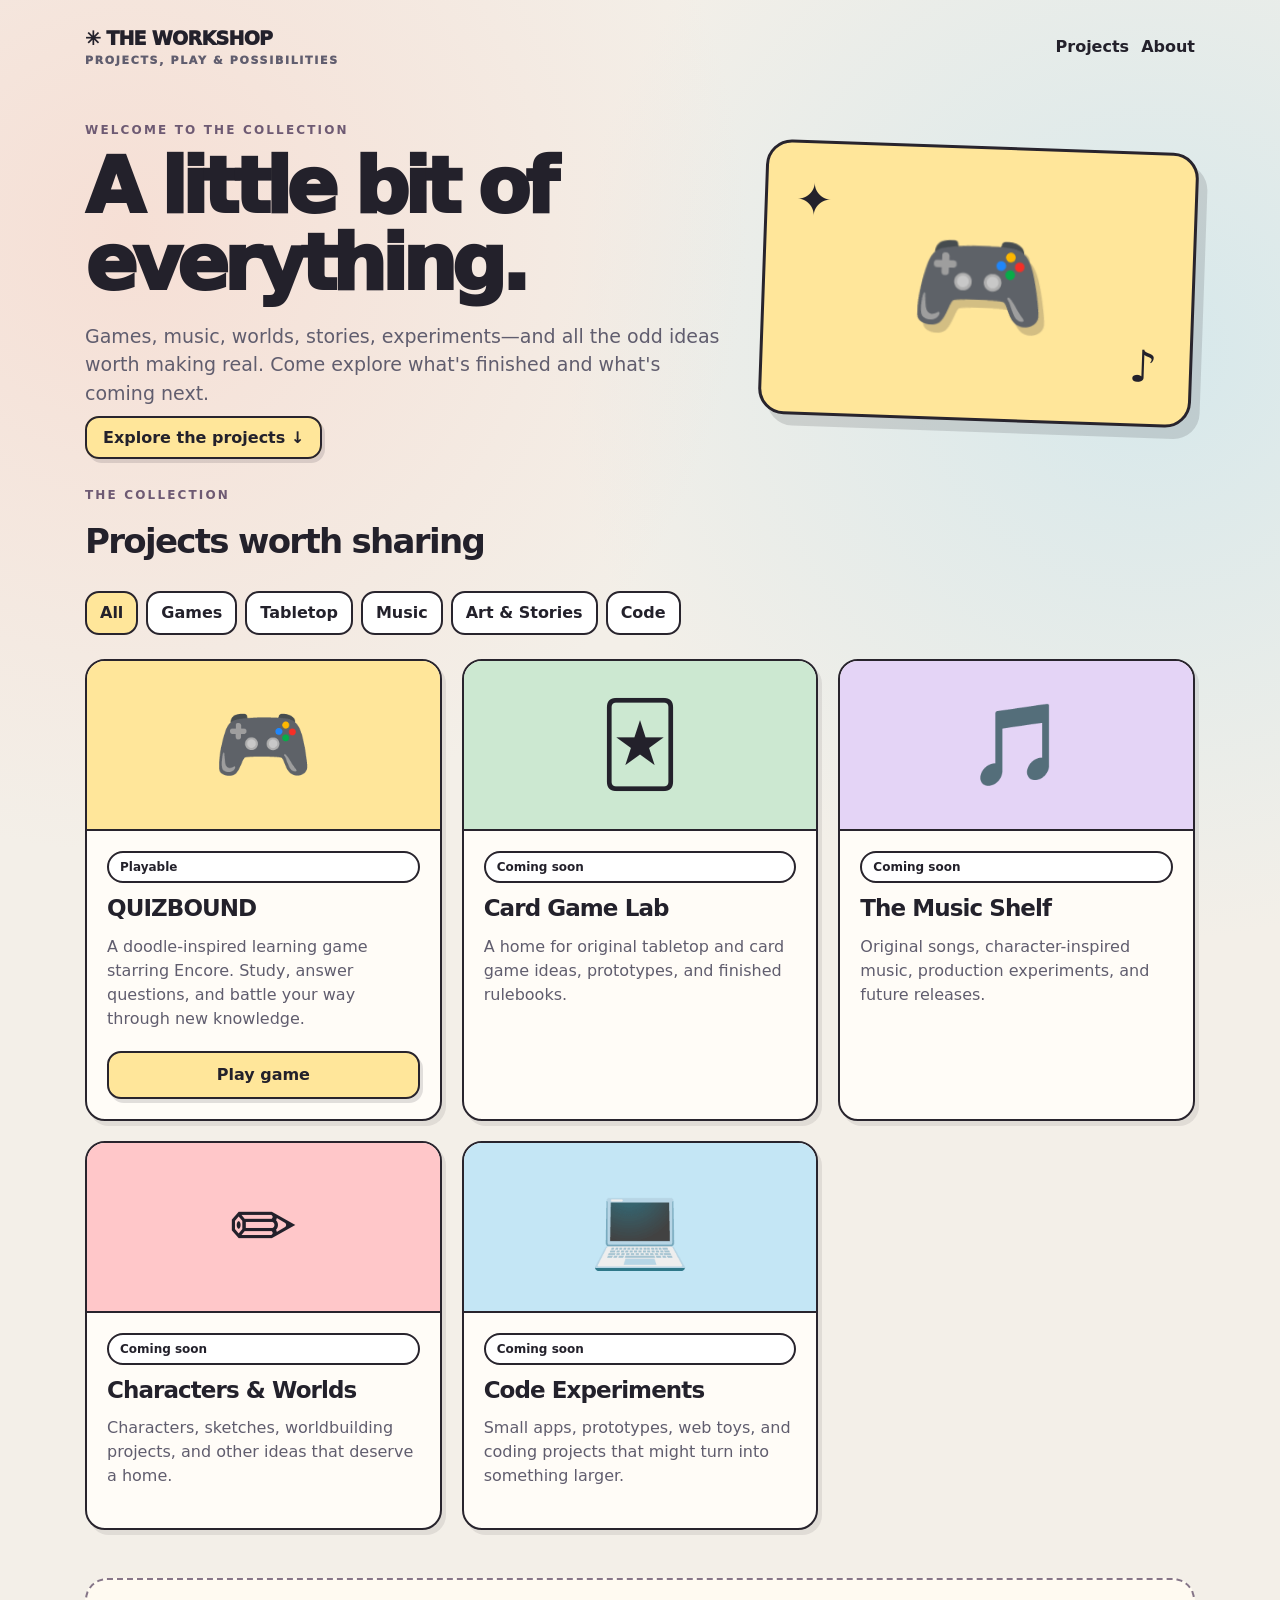
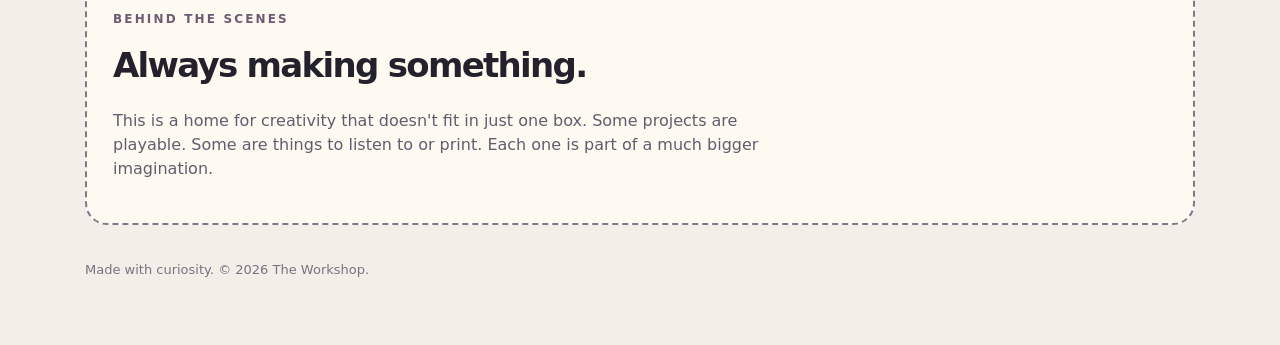
==== index.html @ 65442ee9 "Add files via upload" ====
<!doctype html><html lang="en"><head><meta charset="UTF-8"><meta name="viewport" content="width=device-width,initial-scale=1"><title>The Workshop — Creative Projects</title><meta name="description" content="A growing collection of original games, music, drawings, and experiments."><link rel="stylesheet" href="style.css"></head><body><main class="wrap"><header class="top"><div class="brand">✳ THE WORKSHOP<small>PROJECTS, PLAY & POSSIBILITIES</small></div><nav class="nav"><a href="#projects">Projects</a><a href="#about">About</a></nav></header><section class="hero"><div><span class="eyebrow">Welcome to the collection</span><h1>A little bit of everything.</h1><p>Games, music, worlds, stories, experiments—and all the odd ideas worth making real. Come explore what's finished and what's coming next.</p><a class="button" href="#projects">Explore the projects ↓</a></div><div class="hero-art" aria-hidden="true"><span class="orb a">✦</span><span class="planet">🎮</span><span class="orb b">♪</span></div></section><section id="projects"><span class="eyebrow">The collection</span><h2>Projects worth sharing</h2><div class="filters" id="filters" aria-label="Project filters"></div><div class="cards" id="cards"></div><p id="empty" class="empty hide">No projects in this category yet. Something's probably being invented.</p></section><section id="about" class="strip"><span class="eyebrow">Behind the scenes</span><h2>Always making something.</h2><p>This is a home for creativity that doesn't fit in just one box. Some projects are playable. Some are things to listen to or print. Each one is part of a much bigger imagination.</p></section><footer class="footer">Made with curiosity. © <span id="year"></span> The Workshop.</footer></main><script src="projects.js"></script></body></html>
---- style.css ----
:root{--ink:#23212b;--muted:#605d6e;--paper:#fffcf7;--line:#28242d;--yellow:#ffe69a;--pink:#ffc7c9;--blue:#c4e6f5;--green:#cce8d1;--purple:#e4d4f6}*{box-sizing:border-box}body{margin:0;background:radial-gradient(circle at 10% 12%,#f6dfd5 0,transparent 30%),radial-gradient(circle at 90% 18%,#d6e8eb 0,transparent 30%),#f3efe8;color:var(--ink);font:16px/1.5 system-ui,Segoe UI,sans-serif}button,input,textarea,select{font:inherit}button,a.button{cursor:pointer;border:2px solid var(--line);background:var(--yellow);padding:10px 16px;border-radius:14px;color:var(--ink);font-weight:800;text-decoration:none;box-shadow:3px 4px 0 #25202b23}button:hover,a.button:hover{transform:translateY(-2px)}button:focus-visible,a:focus-visible,input:focus-visible,textarea:focus-visible,select:focus-visible{outline:3px solid #5578a3;outline-offset:3px}.wrap{max-width:1150px;padding:24px 20px 65px;margin:auto}.top{display:flex;justify-content:space-between;align-items:center;gap:16px;flex-wrap:wrap}.brand{font-weight:1000;font-size:19px;letter-spacing:-.7px}.brand small{display:block;color:var(--muted);font-size:11px;letter-spacing:.15em}.nav{display:flex;gap:12px;flex-wrap:wrap}.nav a{color:var(--ink);font-weight:750;text-decoration:none}.hero{margin:48px 0 32px;display:grid;grid-template-columns:1.5fr 1fr;gap:28px;align-items:center}.eyebrow{font-weight:850;text-transform:uppercase;letter-spacing:.18em;font-size:12px;color:#6e5a73}h1{font-size:clamp(42px,6vw,80px);line-height:1;letter-spacing:-.07em;margin:8px 0 19px;font-weight:1000}h2{font-size:clamp(23px,3vw,34px);letter-spacing:-.05em;margin:10px 0 18px}p{color:var(--muted)}.hero p{font-size:19px;max-width:55ch}.hero-art{position:relative;min-height:275px;border:3px solid var(--line);border-radius:26px;background:var(--yellow);box-shadow:9px 11px 0 #27232b25;display:flex;align-items:center;justify-content:center;transform:rotate(2deg);overflow:hidden}.hero-art .planet{font-size:110px;filter:drop-shadow(6px 8px #251e2633)}.hero-art .orb{position:absolute;font-size:44px}.orb.a{top:24px;left:28px}.orb.b{bottom:24px;right:32px}.pill{display:inline-flex;border:2px solid var(--line);border-radius:99px;padding:5px 11px;background:#fff;font-size:12px;font-weight:800}.filters{display:flex;gap:8px;flex-wrap:wrap;margin:24px 0}.filters button{background:#fff;padding:8px 13px;box-shadow:none}.filters button.active{background:var(--yellow)}.cards{display:grid;grid-template-columns:repeat(3,minmax(0,1fr));gap:20px}.card{border:2px solid var(--line);border-radius:20px;background:var(--paper);box-shadow:4px 5px 0 #29202a18;overflow:hidden;display:flex;flex-direction:column}.art{min-height:170px;display:grid;place-items:center;font-size:80px;border-bottom:2px solid var(--line)}.art.pink{background:var(--pink)}.art.blue{background:var(--blue)}.art.green{background:var(--green)}.art.purple{background:var(--purple)}.art.yellow{background:var(--yellow)}.inside{padding:20px;display:flex;flex-direction:column;flex:1}.inside h3{margin:8px 0 0;font-size:23px;letter-spacing:-.04em}.inside p{margin:9px 0 20px;flex:1}.card .actions{display:flex;flex-wrap:wrap;gap:8px}.actions a{text-decoration:none;color:var(--ink);font-weight:850;border-bottom:2px solid var(--ink)}.strip{margin:48px 0 0;border:2px dashed #857588;background:#fffaf1;border-radius:22px;padding:26px}.strip p{max-width:65ch}.footer{padding:35px 0 0;color:#797181;font-size:13px}.hide{display:none!important}.empty{border:2px dashed #a29a9a;padding:35px;border-radius:20px}.form{display:grid;gap:12px}.form label{font-size:13px;font-weight:850}.form input,.form textarea,.form select{width:100%;padding:11px 12px;border-radius:12px;background:white;border:2px solid #827986;color:var(--ink)}.form textarea{min-height:100px;resize:vertical}.stats{display:flex;gap:9px;flex-wrap:wrap;margin:20px 0}.stat{background:white;border:2px solid var(--line);border-radius:13px;padding:10px 14px;font-weight:800}.vault-grid{display:grid;grid-template-columns:340px minmax(0,1fr);gap:24px;align-items:start}.panel{background:var(--paper);padding:22px;border:2px solid var(--line);border-radius:23px}.vault-list{display:grid;gap:12px}.vault-card{background:white;padding:18px;border:2px solid var(--line);border-radius:18px}.vault-card h3{margin:4px 0}.vault-card p{margin:4px 0 12px}.tag{font-size:12px;font-weight:800;color:#675d70}.subtle{background:white;box-shadow:none}.danger{background:#ffcad0}.notice{border-left:5px solid #d48a60;background:#fff4e5;padding:14px 17px;border-radius:9px}code{background:#e9e6e0;border-radius:5px;padding:2px 4px}@media(max-width:800px){.hero,.vault-grid{grid-template-columns:1fr}.cards{grid-template-columns:repeat(2,1fr)}.hero-art{min-height:205px}}@media(max-width:520px){.wrap{padding:18px 12px 42px}.hero{margin:28px 0}.cards{grid-template-columns:1fr}.hero-art{display:none}h1{font-size:48px}}
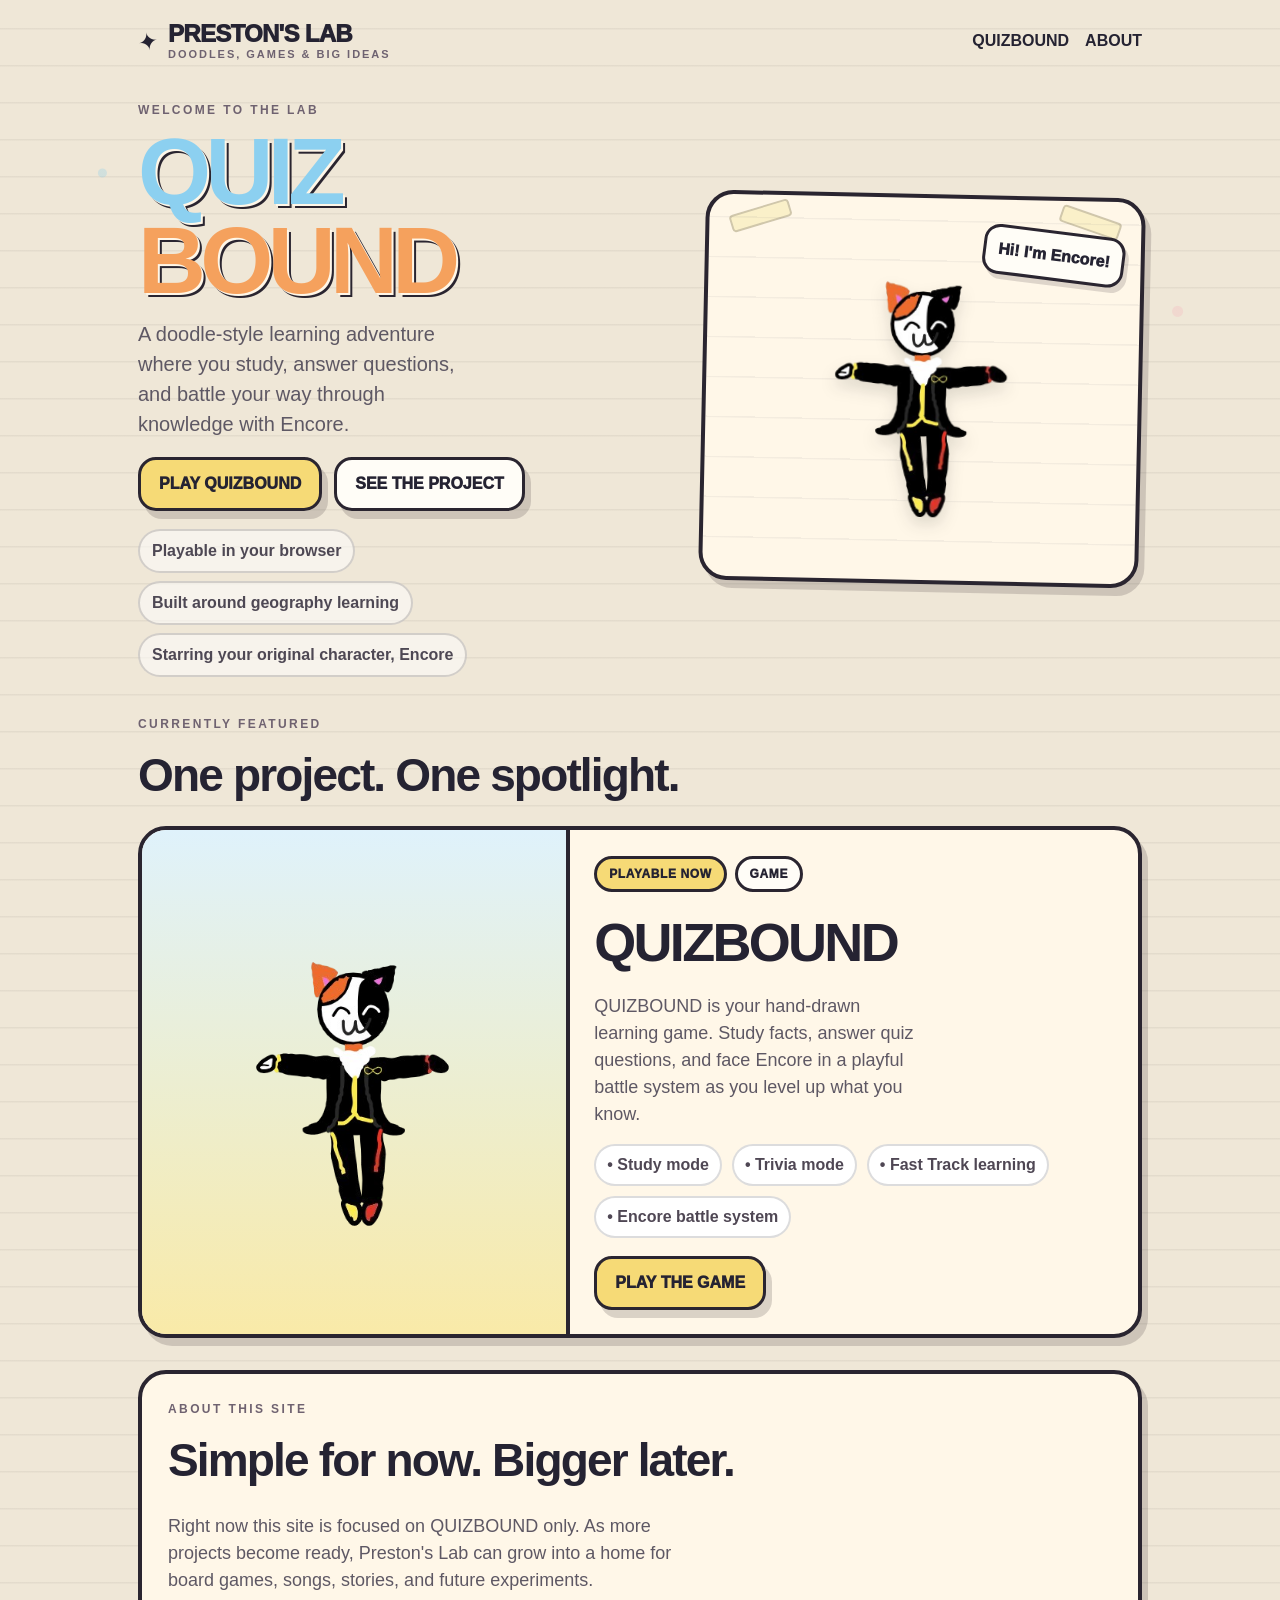
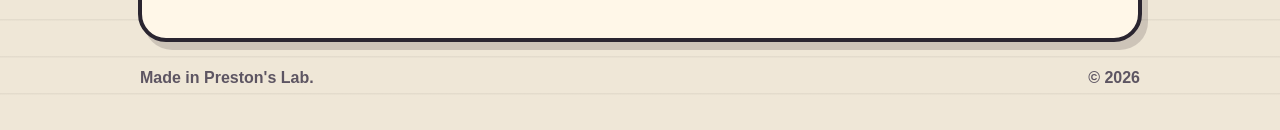
==== commit 42038ad5: "Add files via upload" ====
--- a/index.html
+++ b/index.html
@@ -1 +1,94 @@
-<!doctype html><html lang="en"><head><meta charset="UTF-8"><meta name="viewport" content="width=device-width,initial-scale=1"><title>The Workshop — Creative Projects</title><meta name="description" content="A growing collection of original games, music, drawings, and experiments."><link rel="stylesheet" href="style.css"></head><body><main class="wrap"><header class="top"><div class="brand">✳ THE WORKSHOP<small>PROJECTS, PLAY & POSSIBILITIES</small></div><nav class="nav"><a href="#projects">Projects</a><a href="#about">About</a></nav></header><section class="hero"><div><span class="eyebrow">Welcome to the collection</span><h1>A little bit of everything.</h1><p>Games, music, worlds, stories, experiments—and all the odd ideas worth making real. Come explore what's finished and what's coming next.</p><a class="button" href="#projects">Explore the projects ↓</a></div><div class="hero-art" aria-hidden="true"><span class="orb a">✦</span><span class="planet">🎮</span><span class="orb b">♪</span></div></section><section id="projects"><span class="eyebrow">The collection</span><h2>Projects worth sharing</h2><div class="filters" id="filters" aria-label="Project filters"></div><div class="cards" id="cards"></div><p id="empty" class="empty hide">No projects in this category yet. Something's probably being invented.</p></section><section id="about" class="strip"><span class="eyebrow">Behind the scenes</span><h2>Always making something.</h2><p>This is a home for creativity that doesn't fit in just one box. Some projects are playable. Some are things to listen to or print. Each one is part of a much bigger imagination.</p></section><footer class="footer">Made with curiosity. © <span id="year"></span> The Workshop.</footer></main><script src="projects.js"></script></body></html>+<!doctype html>
+<html lang="en">
+<head>
+  <meta charset="UTF-8">
+  <meta name="viewport" content="width=device-width,initial-scale=1">
+  <title>Preston's Lab — QUIZBOUND</title>
+  <meta name="description" content="Preston's Lab is the home of QUIZBOUND, a doodle-style learning adventure starring Encore.">
+  <link rel="stylesheet" href="style.css">
+</head>
+<body>
+  <main class="site-shell">
+    <header class="topbar">
+      <a class="brand" href="#top">
+        <span class="brand-star">✦</span>
+        <span>
+          <strong>PRESTON'S LAB</strong>
+          <small>DOODLES, GAMES & BIG IDEAS</small>
+        </span>
+      </a>
+      <nav class="nav">
+        <a href="#quizbound">QUIZBOUND</a>
+        <a href="#about">ABOUT</a>
+      </nav>
+    </header>
+
+    <section class="hero" id="top">
+      <div class="hero-copy">
+        <p class="eyebrow">WELCOME TO THE LAB</p>
+        <h1><span class="word blue">QUIZ</span><span class="word orange">BOUND</span></h1>
+        <p class="lead">A doodle-style learning adventure where you study, answer questions, and battle your way through knowledge with Encore.</p>
+        <div class="hero-actions">
+          <a class="button primary" href="games/quizbound.html">PLAY QUIZBOUND</a>
+          <a class="button secondary" href="#quizbound">SEE THE PROJECT</a>
+        </div>
+        <ul class="quick-notes">
+          <li>Playable in your browser</li>
+          <li>Built around geography learning</li>
+          <li>Starring your original character, Encore</li>
+        </ul>
+      </div>
+
+      <div class="hero-card" aria-label="Encore illustration card">
+        <div class="tape tape-left"></div>
+        <div class="tape tape-right"></div>
+        <div class="card-lines"></div>
+        <img src="assets/encore-doodle.png" alt="Encore doodle" class="encore-art">
+        <div class="speech">Hi! I'm Encore!</div>
+      </div>
+    </section>
+
+    <section class="feature" id="quizbound">
+      <div class="section-title">
+        <p class="eyebrow">CURRENTLY FEATURED</p>
+        <h2>One project. One spotlight.</h2>
+      </div>
+
+      <article class="project-card">
+        <div class="project-art">
+          <img src="assets/encore-doodle.png" alt="Encore doodle for QUIZBOUND">
+        </div>
+        <div class="project-body">
+          <div class="pill-row">
+            <span class="pill yellow">PLAYABLE NOW</span>
+            <span class="pill white">GAME</span>
+          </div>
+          <h3>QUIZBOUND</h3>
+          <p>QUIZBOUND is your hand-drawn learning game. Study facts, answer quiz questions, and face Encore in a playful battle system as you level up what you know.</p>
+          <div class="project-points">
+            <span>• Study mode</span>
+            <span>• Trivia mode</span>
+            <span>• Fast Track learning</span>
+            <span>• Encore battle system</span>
+          </div>
+          <div class="action-row">
+            <a class="button primary" href="games/quizbound.html">PLAY THE GAME</a>
+          </div>
+        </div>
+      </article>
+    </section>
+
+    <section class="about-card" id="about">
+      <p class="eyebrow">ABOUT THIS SITE</p>
+      <h2>Simple for now. Bigger later.</h2>
+      <p>Right now this site is focused on QUIZBOUND only. As more projects become ready, Preston's Lab can grow into a home for board games, songs, stories, and future experiments.</p>
+    </section>
+
+    <footer class="footer">
+      <span>Made in Preston's Lab.</span>
+      <span>© <span id="year"></span></span>
+    </footer>
+  </main>
+  <script src="projects.js"></script>
+</body>
+</html>
--- a/style.css
+++ b/style.css
@@ -1,2 +1,97 @@
 
-:root{--ink:#23212b;--muted:#605d6e;--paper:#fffcf7;--line:#28242d;--yellow:#ffe69a;--pink:#ffc7c9;--blue:#c4e6f5;--green:#cce8d1;--purple:#e4d4f6}*{box-sizing:border-box}body{margin:0;background:radial-gradient(circle at 10% 12%,#f6dfd5 0,transparent 30%),radial-gradient(circle at 90% 18%,#d6e8eb 0,transparent 30%),#f3efe8;color:var(--ink);font:16px/1.5 system-ui,Segoe UI,sans-serif}button,input,textarea,select{font:inherit}button,a.button{cursor:pointer;border:2px solid var(--line);background:var(--yellow);padding:10px 16px;border-radius:14px;color:var(--ink);font-weight:800;text-decoration:none;box-shadow:3px 4px 0 #25202b23}button:hover,a.button:hover{transform:translateY(-2px)}button:focus-visible,a:focus-visible,input:focus-visible,textarea:focus-visible,select:focus-visible{outline:3px solid #5578a3;outline-offset:3px}.wrap{max-width:1150px;padding:24px 20px 65px;margin:auto}.top{display:flex;justify-content:space-between;align-items:center;gap:16px;flex-wrap:wrap}.brand{font-weight:1000;font-size:19px;letter-spacing:-.7px}.brand small{display:block;color:var(--muted);font-size:11px;letter-spacing:.15em}.nav{display:flex;gap:12px;flex-wrap:wrap}.nav a{color:var(--ink);font-weight:750;text-decoration:none}.hero{margin:48px 0 32px;display:grid;grid-template-columns:1.5fr 1fr;gap:28px;align-items:center}.eyebrow{font-weight:850;text-transform:uppercase;letter-spacing:.18em;font-size:12px;color:#6e5a73}h1{font-size:clamp(42px,6vw,80px);line-height:1;letter-spacing:-.07em;margin:8px 0 19px;font-weight:1000}h2{font-size:clamp(23px,3vw,34px);letter-spacing:-.05em;margin:10px 0 18px}p{color:var(--muted)}.hero p{font-size:19px;max-width:55ch}.hero-art{position:relative;min-height:275px;border:3px solid var(--line);border-radius:26px;background:var(--yellow);box-shadow:9px 11px 0 #27232b25;display:flex;align-items:center;justify-content:center;transform:rotate(2deg);overflow:hidden}.hero-art .planet{font-size:110px;filter:drop-shadow(6px 8px #251e2633)}.hero-art .orb{position:absolute;font-size:44px}.orb.a{top:24px;left:28px}.orb.b{bottom:24px;right:32px}.pill{display:inline-flex;border:2px solid var(--line);border-radius:99px;padding:5px 11px;background:#fff;font-size:12px;font-weight:800}.filters{display:flex;gap:8px;flex-wrap:wrap;margin:24px 0}.filters button{background:#fff;padding:8px 13px;box-shadow:none}.filters button.active{background:var(--yellow)}.cards{display:grid;grid-template-columns:repeat(3,minmax(0,1fr));gap:20px}.card{border:2px solid var(--line);border-radius:20px;background:var(--paper);box-shadow:4px 5px 0 #29202a18;overflow:hidden;display:flex;flex-direction:column}.art{min-height:170px;display:grid;place-items:center;font-size:80px;border-bottom:2px solid var(--line)}.art.pink{background:var(--pink)}.art.blue{background:var(--blue)}.art.green{background:var(--green)}.art.purple{background:var(--purple)}.art.yellow{background:var(--yellow)}.inside{padding:20px;display:flex;flex-direction:column;flex:1}.inside h3{margin:8px 0 0;font-size:23px;letter-spacing:-.04em}.inside p{margin:9px 0 20px;flex:1}.card .actions{display:flex;flex-wrap:wrap;gap:8px}.actions a{text-decoration:none;color:var(--ink);font-weight:850;border-bottom:2px solid var(--ink)}.strip{margin:48px 0 0;border:2px dashed #857588;background:#fffaf1;border-radius:22px;padding:26px}.strip p{max-width:65ch}.footer{padding:35px 0 0;color:#797181;font-size:13px}.hide{display:none!important}.empty{border:2px dashed #a29a9a;padding:35px;border-radius:20px}.form{display:grid;gap:12px}.form label{font-size:13px;font-weight:850}.form input,.form textarea,.form select{width:100%;padding:11px 12px;border-radius:12px;background:white;border:2px solid #827986;color:var(--ink)}.form textarea{min-height:100px;resize:vertical}.stats{display:flex;gap:9px;flex-wrap:wrap;margin:20px 0}.stat{background:white;border:2px solid var(--line);border-radius:13px;padding:10px 14px;font-weight:800}.vault-grid{display:grid;grid-template-columns:340px minmax(0,1fr);gap:24px;align-items:start}.panel{background:var(--paper);padding:22px;border:2px solid var(--line);border-radius:23px}.vault-list{display:grid;gap:12px}.vault-card{background:white;padding:18px;border:2px solid var(--line);border-radius:18px}.vault-card h3{margin:4px 0}.vault-card p{margin:4px 0 12px}.tag{font-size:12px;font-weight:800;color:#675d70}.subtle{background:white;box-shadow:none}.danger{background:#ffcad0}.notice{border-left:5px solid #d48a60;background:#fff4e5;padding:14px 17px;border-radius:9px}code{background:#e9e6e0;border-radius:5px;padding:2px 4px}@media(max-width:800px){.hero,.vault-grid{grid-template-columns:1fr}.cards{grid-template-columns:repeat(2,1fr)}.hero-art{min-height:205px}}@media(max-width:520px){.wrap{padding:18px 12px 42px}.hero{margin:28px 0}.cards{grid-template-columns:1fr}.hero-art{display:none}h1{font-size:48px}}
+:root{
+  --bg:#efe7d7;
+  --paper:#fff7e8;
+  --ink:#252332;
+  --muted:#5e5864;
+  --yellow:#f6da76;
+  --orange:#f5a15d;
+  --blue:#8cd0f0;
+  --green:#b9e2c0;
+  --pink:#f4b8be;
+  --line:#2a2530;
+  --shadow:6px 8px 0 rgba(50,42,44,.18);
+}
+*{box-sizing:border-box}
+html{scroll-behavior:smooth}
+body{
+  margin:0;
+  color:var(--ink);
+  font:16px/1.5 "Trebuchet MS", "Segoe UI", Arial, sans-serif;
+  background:
+    radial-gradient(circle at 8% 10%, rgba(139,206,233,.30) 0 4px, transparent 5px),
+    radial-gradient(circle at 92% 18%, rgba(244,184,190,.32) 0 5px, transparent 6px),
+    radial-gradient(circle at 84% 86%, rgba(185,226,192,.35) 0 4px, transparent 5px),
+    repeating-linear-gradient(0deg, transparent 0 35px, rgba(90,84,78,.08) 36px 37px),
+    var(--bg);
+}
+img{max-width:100%;display:block}
+a{color:inherit}
+.site-shell{max-width:1040px;margin:0 auto;padding:22px 18px 40px}
+.topbar{display:flex;justify-content:space-between;align-items:center;gap:14px;flex-wrap:wrap;margin-bottom:18px}
+.brand{text-decoration:none;display:flex;align-items:center;gap:10px;color:var(--ink)}
+.brand strong{display:block;font-size:24px;line-height:1;font-weight:1000;letter-spacing:-.03em}
+.brand small{display:block;font-size:11px;letter-spacing:.18em;font-weight:800;color:#6e6270}
+.brand-star{font-size:24px;transform:rotate(-12deg)}
+.nav{display:flex;gap:16px;flex-wrap:wrap}
+.nav a{text-decoration:none;font-weight:900;border-bottom:3px solid transparent}
+.nav a:hover,.nav a:focus-visible{border-color:var(--ink)}
+.hero{display:grid;grid-template-columns:1.1fr .9fr;gap:26px;align-items:center;padding:20px 0 30px}
+.eyebrow{margin:0 0 8px;font-size:12px;font-weight:900;letter-spacing:.20em;color:#6f6270}
+h1,h2,h3{margin:0;color:var(--ink)}
+h1{font-size:clamp(54px,10vw,94px);line-height:.95;letter-spacing:-.06em;margin-bottom:14px}
+.word{display:inline-block;margin-right:10px}
+.word.blue{color:var(--blue);text-shadow:2px 2px 0 var(--paper), 4px 4px 0 var(--line)}
+.word.orange{color:var(--orange);text-shadow:2px 2px 0 var(--paper), 4px 4px 0 var(--line)}
+.lead{font-size:20px;max-width:30ch;color:var(--muted);margin:0 0 18px}
+.hero-actions,.action-row{display:flex;gap:12px;flex-wrap:wrap}
+.button{display:inline-flex;align-items:center;justify-content:center;text-align:center;text-decoration:none;border:3px solid var(--line);border-radius:18px;padding:12px 18px;font-weight:1000;box-shadow:var(--shadow);transition:transform .12s ease, box-shadow .12s ease}
+.button:hover,.button:focus-visible{transform:translateY(-2px)}
+.button.primary{background:var(--yellow)}
+.button.secondary{background:#fffdf7}
+.quick-notes{display:grid;gap:8px;list-style:none;padding:0;margin:18px 0 0;color:#4e4854;font-weight:800}
+.quick-notes li{background:rgba(255,255,255,.52);border:2px solid rgba(42,37,48,.18);border-radius:999px;padding:8px 12px;width:fit-content;max-width:100%}
+.hero-card,.project-card,.about-card{position:relative;background:var(--paper);border:4px solid var(--line);border-radius:28px;box-shadow:var(--shadow)}
+.hero-card{min-height:390px;padding:24px;display:flex;align-items:center;justify-content:center;overflow:hidden;transform:rotate(1.2deg)}
+.tape{position:absolute;top:12px;width:62px;height:18px;background:rgba(250,239,198,.9);border:2px solid rgba(42,37,48,.20);border-radius:4px}
+.tape-left{left:20px;transform:rotate(-18deg)}
+.tape-right{right:20px;transform:rotate(18deg)}
+.card-lines{position:absolute;inset:0;background:repeating-linear-gradient(0deg, transparent 0 38px, rgba(92,90,105,.07) 39px 40px);pointer-events:none}
+.encore-art{position:relative;z-index:2;width:min(250px,78%);filter:drop-shadow(0 8px 8px rgba(31,25,29,.14))}
+.speech{position:absolute;right:16px;top:30px;z-index:3;background:#fffdf7;border:3px solid var(--line);border-radius:16px;padding:10px 12px;font-weight:1000;transform:rotate(6deg);box-shadow:4px 5px 0 rgba(50,42,44,.16)}
+.section-title{margin-bottom:16px}
+h2{font-size:clamp(28px,4vw,46px);letter-spacing:-.04em}
+.feature{padding:8px 0 22px}
+.project-card{display:grid;grid-template-columns:.86fr 1.14fr;overflow:hidden}
+.project-art{background:linear-gradient(180deg,#dff2fb,#f9eaa8);border-right:4px solid var(--line);display:flex;align-items:center;justify-content:center;padding:28px}
+.project-art img{width:min(280px,100%)}
+.project-body{padding:26px 24px 24px}
+.pill-row{display:flex;gap:8px;flex-wrap:wrap;margin-bottom:10px}
+.pill{display:inline-flex;align-items:center;padding:6px 12px;border-radius:999px;border:3px solid var(--line);font-size:12px;font-weight:1000;letter-spacing:.05em}
+.pill.yellow{background:var(--yellow)}
+.pill.white{background:#fffdf7}
+h3{font-size:clamp(34px,5vw,54px);letter-spacing:-.05em;margin-bottom:10px}
+.project-body p{font-size:18px;color:var(--muted);margin:0 0 16px;max-width:32ch}
+.project-points{display:flex;gap:10px;flex-wrap:wrap;margin-bottom:18px}
+.project-points span{background:#fff;border:2px solid rgba(42,37,48,.16);border-radius:999px;padding:7px 11px;font-weight:800;color:#4f4754}
+.about-card{padding:26px;margin-top:10px}
+.about-card p:last-child{max-width:55ch;color:var(--muted);font-size:18px}
+.footer{display:flex;justify-content:space-between;gap:10px;flex-wrap:wrap;padding:24px 2px 0;color:#5d5562;font-weight:800}
+@media (max-width:860px){
+  .hero,.project-card{grid-template-columns:1fr}
+  .hero-card{min-height:320px;max-width:460px;width:100%;margin:0 auto}
+  .project-art{border-right:0;border-bottom:4px solid var(--line)}
+}
+@media (max-width:560px){
+  .site-shell{padding:16px 12px 28px}
+  .brand strong{font-size:20px}
+  .nav{gap:12px}
+  h1{font-size:58px}
+  .lead,.project-body p,.about-card p:last-child{font-size:17px}
+  .hero{gap:18px;padding-top:10px}
+  .hero-card{min-height:280px;padding:18px}
+  .speech{font-size:13px;right:10px;top:20px}
+  .project-body{padding:20px 18px 20px}
+  .button{width:100%}
+  .hero-actions,.action-row{display:grid;grid-template-columns:1fr}
+}
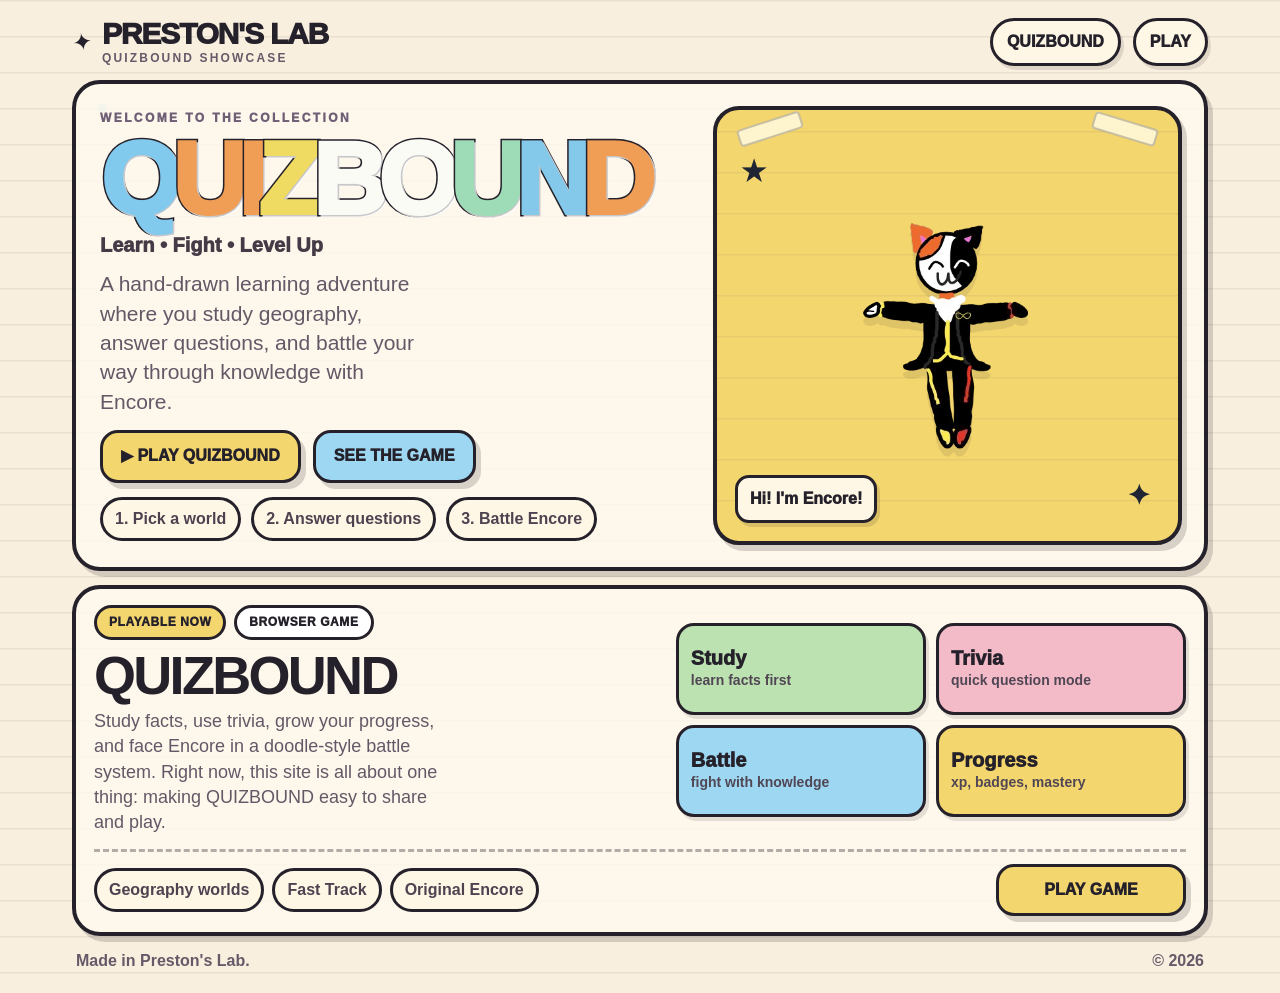
==== commit c585a053: "Add files via upload" ====
--- a/index.html
+++ b/index.html
@@ -4,84 +4,79 @@
   <meta charset="UTF-8">
   <meta name="viewport" content="width=device-width,initial-scale=1">
   <title>Preston's Lab — QUIZBOUND</title>
-  <meta name="description" content="Preston's Lab is the home of QUIZBOUND, a doodle-style learning adventure starring Encore.">
+  <meta name="description" content="Preston's Lab: the home of QUIZBOUND, a doodle-style learning adventure starring Encore.">
   <link rel="stylesheet" href="style.css">
 </head>
 <body>
-  <main class="site-shell">
+  <main class="page" id="top">
     <header class="topbar">
       <a class="brand" href="#top">
-        <span class="brand-star">✦</span>
+        <span class="brand-mark">✦</span>
         <span>
           <strong>PRESTON'S LAB</strong>
-          <small>DOODLES, GAMES & BIG IDEAS</small>
+          <small>QUIZBOUND SHOWCASE</small>
         </span>
       </a>
       <nav class="nav">
         <a href="#quizbound">QUIZBOUND</a>
-        <a href="#about">ABOUT</a>
+        <a href="games/quizbound.html">PLAY</a>
       </nav>
     </header>
 
-    <section class="hero" id="top">
-      <div class="hero-copy">
-        <p class="eyebrow">WELCOME TO THE LAB</p>
-        <h1><span class="word blue">QUIZ</span><span class="word orange">BOUND</span></h1>
-        <p class="lead">A doodle-style learning adventure where you study, answer questions, and battle your way through knowledge with Encore.</p>
-        <div class="hero-actions">
-          <a class="button primary" href="games/quizbound.html">PLAY QUIZBOUND</a>
-          <a class="button secondary" href="#quizbound">SEE THE PROJECT</a>
+    <section class="hero-shell">
+      <section class="hero-copy">
+        <p class="eyebrow">WELCOME TO THE COLLECTION</p>
+        <h1 class="logo">
+          <span class="q">Q</span><span class="u">U</span><span class="i">I</span><span class="z">Z</span><span class="b">B</span><span class="o">O</span><span class="u2">U</span><span class="n">N</span><span class="d">D</span>
+        </h1>
+        <p class="tagline">Learn • Fight • Level Up</p>
+        <p class="lead">A hand-drawn learning adventure where you study geography, answer questions, and battle your way through knowledge with Encore.</p>
+        <div class="cta-row">
+          <a class="button yellow" href="games/quizbound.html">▶ PLAY QUIZBOUND</a>
+          <a class="button blue" href="#quizbound">SEE THE GAME</a>
         </div>
-        <ul class="quick-notes">
-          <li>Playable in your browser</li>
-          <li>Built around geography learning</li>
-          <li>Starring your original character, Encore</li>
-        </ul>
-      </div>
+        <div class="mini-steps">
+          <span>1. Pick a world</span>
+          <span>2. Answer questions</span>
+          <span>3. Battle Encore</span>
+        </div>
+      </section>
 
-      <div class="hero-card" aria-label="Encore illustration card">
-        <div class="tape tape-left"></div>
-        <div class="tape tape-right"></div>
-        <div class="card-lines"></div>
-        <img src="assets/encore-doodle.png" alt="Encore doodle" class="encore-art">
+      <aside class="hero-card">
+        <div class="note-tab tab-left"></div>
+        <div class="note-tab tab-right"></div>
+        <div class="sparkle one">★</div>
+        <div class="sparkle two">✦</div>
+        <img src="assets/encore-doodle.png" alt="Encore doodle" class="encore">
         <div class="speech">Hi! I'm Encore!</div>
-      </div>
+      </aside>
     </section>
 
-    <section class="feature" id="quizbound">
-      <div class="section-title">
-        <p class="eyebrow">CURRENTLY FEATURED</p>
-        <h2>One project. One spotlight.</h2>
-      </div>
-
-      <article class="project-card">
-        <div class="project-art">
-          <img src="assets/encore-doodle.png" alt="Encore doodle for QUIZBOUND">
-        </div>
-        <div class="project-body">
+    <section class="project-panel" id="quizbound">
+      <div class="project-main">
+        <div class="project-copy">
           <div class="pill-row">
             <span class="pill yellow">PLAYABLE NOW</span>
-            <span class="pill white">GAME</span>
+            <span class="pill white">BROWSER GAME</span>
           </div>
-          <h3>QUIZBOUND</h3>
-          <p>QUIZBOUND is your hand-drawn learning game. Study facts, answer quiz questions, and face Encore in a playful battle system as you level up what you know.</p>
-          <div class="project-points">
-            <span>• Study mode</span>
-            <span>• Trivia mode</span>
-            <span>• Fast Track learning</span>
-            <span>• Encore battle system</span>
-          </div>
-          <div class="action-row">
-            <a class="button primary" href="games/quizbound.html">PLAY THE GAME</a>
-          </div>
+          <h2>QUIZBOUND</h2>
+          <p>Study facts, use trivia, grow your progress, and face Encore in a doodle-style battle system. Right now, this site is all about one thing: making QUIZBOUND easy to share and play.</p>
         </div>
-      </article>
-    </section>
-
-    <section class="about-card" id="about">
-      <p class="eyebrow">ABOUT THIS SITE</p>
-      <h2>Simple for now. Bigger later.</h2>
-      <p>Right now this site is focused on QUIZBOUND only. As more projects become ready, Preston's Lab can grow into a home for board games, songs, stories, and future experiments.</p>
+        <div class="stat-grid">
+          <div class="stat green"><strong>Study</strong><span>learn facts first</span></div>
+          <div class="stat pink"><strong>Trivia</strong><span>quick question mode</span></div>
+          <div class="stat blue"><strong>Battle</strong><span>fight with knowledge</span></div>
+          <div class="stat yellow"><strong>Progress</strong><span>xp, badges, mastery</span></div>
+        </div>
+      </div>
+      <div class="bottom-bar">
+        <div class="chips">
+          <span class="chip">Geography worlds</span>
+          <span class="chip">Fast Track</span>
+          <span class="chip">Original Encore</span>
+        </div>
+        <a class="button yellow play-final" href="games/quizbound.html">PLAY GAME</a>
+      </div>
     </section>
 
     <footer class="footer">
--- a/style.css
+++ b/style.css
@@ -1,97 +1,131 @@
 
 :root{
-  --bg:#efe7d7;
-  --paper:#fff7e8;
-  --ink:#252332;
-  --muted:#5e5864;
-  --yellow:#f6da76;
-  --orange:#f5a15d;
-  --blue:#8cd0f0;
-  --green:#b9e2c0;
-  --pink:#f4b8be;
-  --line:#2a2530;
-  --shadow:6px 8px 0 rgba(50,42,44,.18);
+  --paper:#f8efdf;
+  --paper-2:#fbf6ec;
+  --ink:#25212a;
+  --muted:#625967;
+  --yellow:#f4d66f;
+  --blue:#9ed7f2;
+  --green:#bde2b1;
+  --pink:#f3bac7;
+  --orange:#f3a15b;
+  --cream:#fff7e5;
+  --shadow:5px 6px 0 rgba(47,38,37,.18);
 }
 *{box-sizing:border-box}
-html{scroll-behavior:smooth}
+html,body{height:100%}
 body{
   margin:0;
+  font:16px/1.4 "Trebuchet MS", Arial, sans-serif;
   color:var(--ink);
-  font:16px/1.5 "Trebuchet MS", "Segoe UI", Arial, sans-serif;
   background:
-    radial-gradient(circle at 8% 10%, rgba(139,206,233,.30) 0 4px, transparent 5px),
-    radial-gradient(circle at 92% 18%, rgba(244,184,190,.32) 0 5px, transparent 6px),
-    radial-gradient(circle at 84% 86%, rgba(185,226,192,.35) 0 4px, transparent 5px),
-    repeating-linear-gradient(0deg, transparent 0 35px, rgba(90,84,78,.08) 36px 37px),
-    var(--bg);
+    radial-gradient(circle at 8% 12%, rgba(157,213,240,.45) 0 4px, transparent 5px),
+    radial-gradient(circle at 88% 14%, rgba(242,171,137,.4) 0 4px, transparent 5px),
+    radial-gradient(circle at 86% 88%, rgba(189,226,177,.42) 0 5px, transparent 6px),
+    repeating-linear-gradient(0deg, transparent 0 34px, rgba(92,86,79,.1) 35px 36px),
+    var(--paper);
 }
-img{max-width:100%;display:block}
 a{color:inherit}
-.site-shell{max-width:1040px;margin:0 auto;padding:22px 18px 40px}
-.topbar{display:flex;justify-content:space-between;align-items:center;gap:14px;flex-wrap:wrap;margin-bottom:18px}
-.brand{text-decoration:none;display:flex;align-items:center;gap:10px;color:var(--ink)}
-.brand strong{display:block;font-size:24px;line-height:1;font-weight:1000;letter-spacing:-.03em}
-.brand small{display:block;font-size:11px;letter-spacing:.18em;font-weight:800;color:#6e6270}
-.brand-star{font-size:24px;transform:rotate(-12deg)}
-.nav{display:flex;gap:16px;flex-wrap:wrap}
-.nav a{text-decoration:none;font-weight:900;border-bottom:3px solid transparent}
-.nav a:hover,.nav a:focus-visible{border-color:var(--ink)}
-.hero{display:grid;grid-template-columns:1.1fr .9fr;gap:26px;align-items:center;padding:20px 0 30px}
-.eyebrow{margin:0 0 8px;font-size:12px;font-weight:900;letter-spacing:.20em;color:#6f6270}
-h1,h2,h3{margin:0;color:var(--ink)}
-h1{font-size:clamp(54px,10vw,94px);line-height:.95;letter-spacing:-.06em;margin-bottom:14px}
-.word{display:inline-block;margin-right:10px}
-.word.blue{color:var(--blue);text-shadow:2px 2px 0 var(--paper), 4px 4px 0 var(--line)}
-.word.orange{color:var(--orange);text-shadow:2px 2px 0 var(--paper), 4px 4px 0 var(--line)}
-.lead{font-size:20px;max-width:30ch;color:var(--muted);margin:0 0 18px}
-.hero-actions,.action-row{display:flex;gap:12px;flex-wrap:wrap}
-.button{display:inline-flex;align-items:center;justify-content:center;text-align:center;text-decoration:none;border:3px solid var(--line);border-radius:18px;padding:12px 18px;font-weight:1000;box-shadow:var(--shadow);transition:transform .12s ease, box-shadow .12s ease}
-.button:hover,.button:focus-visible{transform:translateY(-2px)}
-.button.primary{background:var(--yellow)}
-.button.secondary{background:#fffdf7}
-.quick-notes{display:grid;gap:8px;list-style:none;padding:0;margin:18px 0 0;color:#4e4854;font-weight:800}
-.quick-notes li{background:rgba(255,255,255,.52);border:2px solid rgba(42,37,48,.18);border-radius:999px;padding:8px 12px;width:fit-content;max-width:100%}
-.hero-card,.project-card,.about-card{position:relative;background:var(--paper);border:4px solid var(--line);border-radius:28px;box-shadow:var(--shadow)}
-.hero-card{min-height:390px;padding:24px;display:flex;align-items:center;justify-content:center;overflow:hidden;transform:rotate(1.2deg)}
-.tape{position:absolute;top:12px;width:62px;height:18px;background:rgba(250,239,198,.9);border:2px solid rgba(42,37,48,.20);border-radius:4px}
-.tape-left{left:20px;transform:rotate(-18deg)}
-.tape-right{right:20px;transform:rotate(18deg)}
-.card-lines{position:absolute;inset:0;background:repeating-linear-gradient(0deg, transparent 0 38px, rgba(92,90,105,.07) 39px 40px);pointer-events:none}
-.encore-art{position:relative;z-index:2;width:min(250px,78%);filter:drop-shadow(0 8px 8px rgba(31,25,29,.14))}
-.speech{position:absolute;right:16px;top:30px;z-index:3;background:#fffdf7;border:3px solid var(--line);border-radius:16px;padding:10px 12px;font-weight:1000;transform:rotate(6deg);box-shadow:4px 5px 0 rgba(50,42,44,.16)}
-.section-title{margin-bottom:16px}
-h2{font-size:clamp(28px,4vw,46px);letter-spacing:-.04em}
-.feature{padding:8px 0 22px}
-.project-card{display:grid;grid-template-columns:.86fr 1.14fr;overflow:hidden}
-.project-art{background:linear-gradient(180deg,#dff2fb,#f9eaa8);border-right:4px solid var(--line);display:flex;align-items:center;justify-content:center;padding:28px}
-.project-art img{width:min(280px,100%)}
-.project-body{padding:26px 24px 24px}
+img{display:block;max-width:100%}
+.page{
+  min-height:100vh;
+  max-width:1180px;
+  margin:0 auto;
+  padding:18px 22px 16px;
+  display:flex;
+  flex-direction:column;
+  gap:14px;
+}
+.topbar{
+  display:flex;align-items:center;justify-content:space-between;gap:16px;flex-wrap:wrap;
+}
+.brand{
+  display:flex;align-items:center;gap:10px;text-decoration:none;color:var(--ink);
+}
+.brand-mark{font-size:24px;transform:rotate(-10deg)}
+.brand strong{display:block;font-size:30px;line-height:1;font-weight:1000;letter-spacing:-.04em}
+.brand small{display:block;font-size:12px;line-height:1.2;font-weight:900;letter-spacing:.18em;color:#665a69;margin-top:2px}
+.nav{display:flex;gap:12px;flex-wrap:wrap}
+.nav a{text-decoration:none;font-weight:1000;padding:10px 14px;border:3px solid var(--ink);border-radius:999px;background:var(--cream);box-shadow:3px 4px 0 rgba(47,38,37,.13)}
+.hero-shell,.project-panel{
+  border:4px solid var(--ink);
+  background:rgba(255,250,240,.78);
+  border-radius:28px;
+  box-shadow:var(--shadow);
+}
+.hero-shell{
+  flex:1 1 auto;
+  display:grid;
+  grid-template-columns:1.12fr .88fr;
+  gap:18px;
+  padding:22px;
+  align-items:center;
+  min-height:0;
+}
+.hero-copy{padding:4px 2px}
+.eyebrow{margin:0 0 8px;font-size:12px;letter-spacing:.2em;font-weight:1000;color:#6f5e75}
+.logo{margin:0;font-size:clamp(56px,8vw,106px);line-height:.88;letter-spacing:-.08em;font-weight:1000}
+.logo span{display:inline-block;-webkit-text-stroke:3px var(--ink);paint-order:stroke fill;text-shadow:2px 2px 0 rgba(255,255,255,.75)}
+.logo .q{color:#81c9ed}.logo .u{color:#f09d56}.logo .i{color:#f09d56}.logo .z{color:#efda62}.logo .b{color:#fbfbf6}.logo .o{color:#fbfbf6}.logo .u2{color:#9edcb7}.logo .n{color:#84c8ea}.logo .d{color:#f09d56}
+.tagline{margin:6px 0 10px;font-weight:1000;font-size:20px;color:#453b47}
+.lead{margin:0 0 14px;font-size:21px;max-width:28ch;color:var(--muted)}
+.cta-row{display:flex;gap:12px;flex-wrap:wrap;margin-bottom:14px}
+.button{
+  display:inline-flex;align-items:center;justify-content:center;text-align:center;text-decoration:none;
+  border:3px solid var(--ink);border-radius:18px;padding:12px 18px;font-weight:1000;box-shadow:var(--shadow);
+}
+.button.yellow{background:var(--yellow)}
+.button.blue{background:var(--blue)}
+.mini-steps{display:flex;gap:10px;flex-wrap:wrap}
+.mini-steps span,.chip{
+  border:3px solid var(--ink);border-radius:999px;padding:8px 12px;background:var(--cream);font-weight:900;color:#4d4250
+}
+.hero-card{
+  position:relative;align-self:stretch;min-height:320px;background:var(--yellow);border:4px solid var(--ink);border-radius:26px;
+  box-shadow:var(--shadow);overflow:hidden;display:flex;align-items:center;justify-content:center;
+  background-image:repeating-linear-gradient(0deg, transparent 0 39px, rgba(82,71,64,.08) 40px 41px);
+}
+.note-tab{position:absolute;top:10px;width:66px;height:18px;background:rgba(255,250,220,.88);border:2px solid rgba(37,33,42,.25);border-radius:4px}
+.tab-left{left:20px;transform:rotate(-18deg)}
+.tab-right{right:20px;transform:rotate(17deg)}
+.sparkle{position:absolute;font-size:28px;font-weight:1000;color:#1f2532}
+.sparkle.one{left:24px;top:42px}
+.sparkle.two{right:28px;bottom:26px}
+.encore{width:min(240px,70%);filter:drop-shadow(0 8px 0 rgba(37,33,42,.10))}
+.speech{position:absolute;left:18px;bottom:18px;background:var(--cream);border:3px solid var(--ink);border-radius:14px;padding:10px 12px;font-weight:1000;box-shadow:3px 4px 0 rgba(47,38,37,.14)}
+.project-panel{padding:16px 18px;display:flex;flex-direction:column;gap:14px}
+.project-main{display:grid;grid-template-columns:1.05fr .95fr;gap:18px;align-items:center}
 .pill-row{display:flex;gap:8px;flex-wrap:wrap;margin-bottom:10px}
-.pill{display:inline-flex;align-items:center;padding:6px 12px;border-radius:999px;border:3px solid var(--line);font-size:12px;font-weight:1000;letter-spacing:.05em}
+.pill{display:inline-flex;align-items:center;border:3px solid var(--ink);border-radius:999px;padding:6px 12px;font-size:12px;font-weight:1000;letter-spacing:.05em}
 .pill.yellow{background:var(--yellow)}
-.pill.white{background:#fffdf7}
-h3{font-size:clamp(34px,5vw,54px);letter-spacing:-.05em;margin-bottom:10px}
-.project-body p{font-size:18px;color:var(--muted);margin:0 0 16px;max-width:32ch}
-.project-points{display:flex;gap:10px;flex-wrap:wrap;margin-bottom:18px}
-.project-points span{background:#fff;border:2px solid rgba(42,37,48,.16);border-radius:999px;padding:7px 11px;font-weight:800;color:#4f4754}
-.about-card{padding:26px;margin-top:10px}
-.about-card p:last-child{max-width:55ch;color:var(--muted);font-size:18px}
-.footer{display:flex;justify-content:space-between;gap:10px;flex-wrap:wrap;padding:24px 2px 0;color:#5d5562;font-weight:800}
-@media (max-width:860px){
-  .hero,.project-card{grid-template-columns:1fr}
-  .hero-card{min-height:320px;max-width:460px;width:100%;margin:0 auto}
-  .project-art{border-right:0;border-bottom:4px solid var(--line)}
+.pill.white{background:#fff}
+.project-copy h2{margin:0 0 8px;font-size:clamp(34px,5vw,54px);letter-spacing:-.05em;line-height:.95}
+.project-copy p{margin:0;font-size:18px;color:var(--muted);max-width:35ch}
+.stat-grid{display:grid;grid-template-columns:repeat(2,minmax(0,1fr));gap:10px}
+.stat{border:3px solid var(--ink);border-radius:18px;padding:14px 12px;box-shadow:3px 4px 0 rgba(47,38,37,.12);display:flex;flex-direction:column;gap:3px;min-height:92px;justify-content:center}
+.stat strong{font-size:20px;line-height:1;font-weight:1000}
+.stat span{font-size:14px;color:#504654;font-weight:800}
+.stat.green{background:var(--green)}.stat.pink{background:var(--pink)}.stat.blue{background:var(--blue)}.stat.yellow{background:var(--yellow)}
+.bottom-bar{display:flex;justify-content:space-between;gap:12px;align-items:center;flex-wrap:wrap;border-top:3px dashed rgba(37,33,42,.35);padding-top:12px}
+.chips{display:flex;gap:8px;flex-wrap:wrap}
+.play-final{min-width:190px}
+.footer{display:flex;justify-content:space-between;gap:10px;flex-wrap:wrap;padding:0 4px 4px;color:#665a69;font-weight:900}
+@media (max-width:980px){
+  .hero-shell,.project-main{grid-template-columns:1fr}
+  .hero-card{min-height:250px}
+  .lead{max-width:40ch}
 }
-@media (max-width:560px){
-  .site-shell{padding:16px 12px 28px}
-  .brand strong{font-size:20px}
-  .nav{gap:12px}
-  h1{font-size:58px}
-  .lead,.project-body p,.about-card p:last-child{font-size:17px}
-  .hero{gap:18px;padding-top:10px}
-  .hero-card{min-height:280px;padding:18px}
-  .speech{font-size:13px;right:10px;top:20px}
-  .project-body{padding:20px 18px 20px}
-  .button{width:100%}
-  .hero-actions,.action-row{display:grid;grid-template-columns:1fr}
+@media (max-width:700px){
+  body{overflow:auto}
+  .page{min-height:auto;padding:14px 12px 18px}
+  .brand strong{font-size:24px}
+  .hero-shell{padding:16px}
+  .logo{font-size:60px;-webkit-text-stroke:2px var(--ink)}
+  .lead{font-size:18px}
+  .cta-row,.bottom-bar{display:grid;grid-template-columns:1fr}
+  .button,.play-final{width:100%}
+  .stat-grid{grid-template-columns:1fr 1fr}
 }
+@media (min-width:981px){
+  body{overflow:hidden}
+}
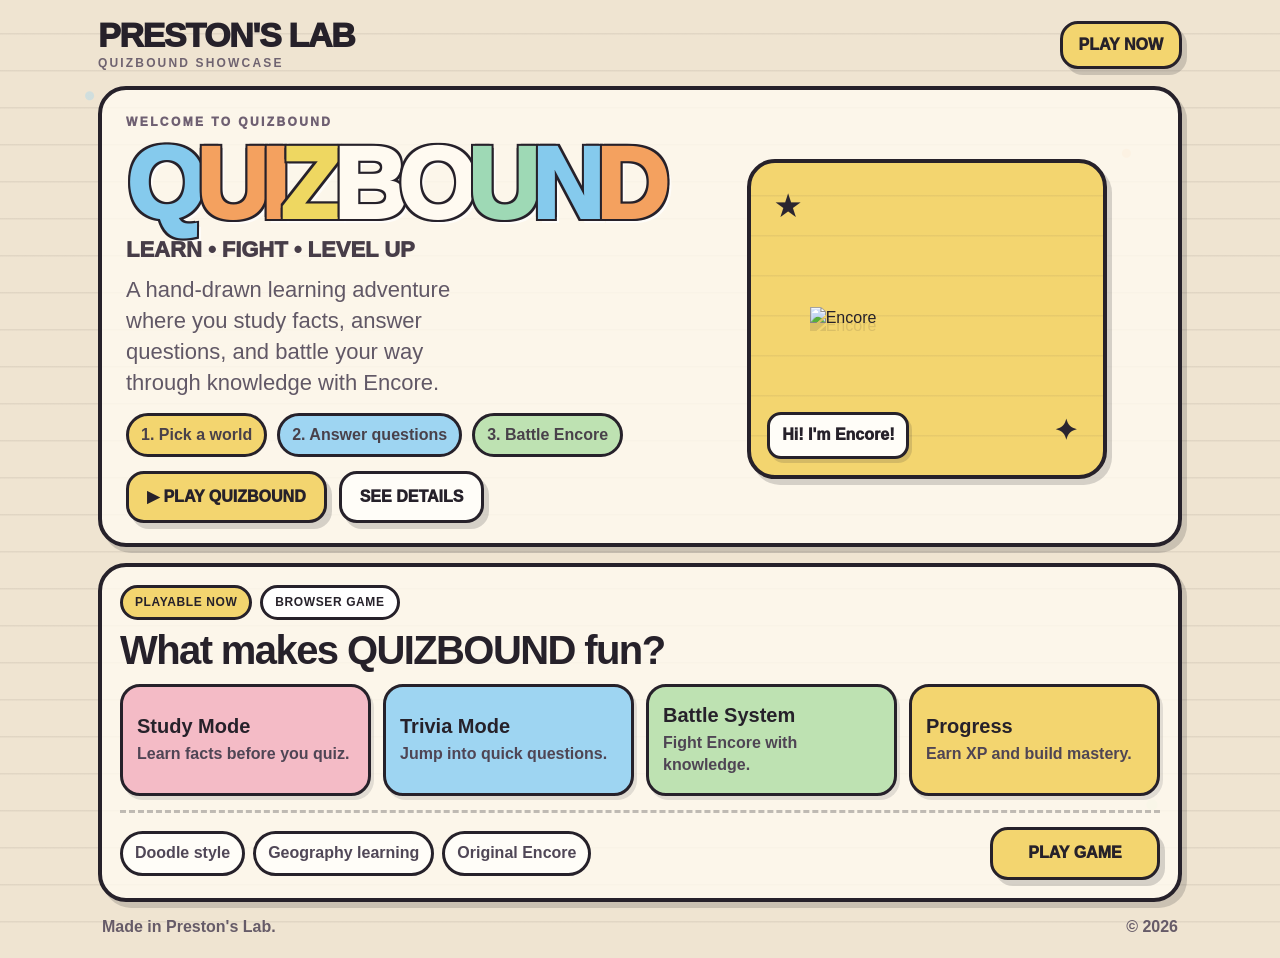
==== commit c5ef7915: "Add files via upload" ====
--- a/index.html
+++ b/index.html
@@ -1,81 +1,72 @@
 <!doctype html>
 <html lang="en">
 <head>
-  <meta charset="UTF-8">
-  <meta name="viewport" content="width=device-width,initial-scale=1">
-  <title>Preston's Lab — QUIZBOUND</title>
-  <meta name="description" content="Preston's Lab: the home of QUIZBOUND, a doodle-style learning adventure starring Encore.">
-  <link rel="stylesheet" href="style.css">
+<meta charset="UTF-8">
+<meta name="viewport" content="width=device-width,initial-scale=1">
+<title>Preston's Lab — QUIZBOUND</title>
+<meta name="description" content="QUIZBOUND is a doodle-style learning adventure starring Encore.">
+<link rel="stylesheet" href="style.css">
 </head>
 <body>
-  <main class="page" id="top">
+  <main class="page">
     <header class="topbar">
-      <a class="brand" href="#top">
-        <span class="brand-mark">✦</span>
-        <span>
-          <strong>PRESTON'S LAB</strong>
-          <small>QUIZBOUND SHOWCASE</small>
-        </span>
-      </a>
-      <nav class="nav">
-        <a href="#quizbound">QUIZBOUND</a>
-        <a href="games/quizbound.html">PLAY</a>
-      </nav>
+      <div class="brand">
+        <div class="brand-title">PRESTON'S LAB</div>
+        <div class="brand-sub">QUIZBOUND SHOWCASE</div>
+      </div>
+      <a class="play-link" href="games/quizbound.html">PLAY NOW</a>
     </header>
 
-    <section class="hero-shell">
-      <section class="hero-copy">
-        <p class="eyebrow">WELCOME TO THE COLLECTION</p>
-        <h1 class="logo">
-          <span class="q">Q</span><span class="u">U</span><span class="i">I</span><span class="z">Z</span><span class="b">B</span><span class="o">O</span><span class="u2">U</span><span class="n">N</span><span class="d">D</span>
+    <section class="main-card">
+      <div class="copy-side">
+        <div class="eyebrow">WELCOME TO QUIZBOUND</div>
+        <h1 class="logo" aria-label="Quizbound">
+          <span class="c1">Q</span><span class="c2">U</span><span class="c2">I</span><span class="c3">Z</span><span class="c4">B</span><span class="c4">O</span><span class="c5">U</span><span class="c1">N</span><span class="c2">D</span>
         </h1>
-        <p class="tagline">Learn • Fight • Level Up</p>
-        <p class="lead">A hand-drawn learning adventure where you study geography, answer questions, and battle your way through knowledge with Encore.</p>
-        <div class="cta-row">
-          <a class="button yellow" href="games/quizbound.html">▶ PLAY QUIZBOUND</a>
-          <a class="button blue" href="#quizbound">SEE THE GAME</a>
+        <div class="tagline">LEARN • FIGHT • LEVEL UP</div>
+        <p class="lead">A hand-drawn learning adventure where you study facts, answer questions, and battle your way through knowledge with Encore.</p>
+
+        <div class="steps">
+          <div class="step yellow">1. Pick a world</div>
+          <div class="step blue">2. Answer questions</div>
+          <div class="step green">3. Battle Encore</div>
         </div>
-        <div class="mini-steps">
-          <span>1. Pick a world</span>
-          <span>2. Answer questions</span>
-          <span>3. Battle Encore</span>
+
+        <div class="buttons">
+          <a class="button yellow-btn" href="games/quizbound.html">▶ PLAY QUIZBOUND</a>
+          <a class="button white-btn" href="#details">SEE DETAILS</a>
         </div>
-      </section>
+      </div>
 
-      <aside class="hero-card">
-        <div class="note-tab tab-left"></div>
-        <div class="note-tab tab-right"></div>
-        <div class="sparkle one">★</div>
-        <div class="sparkle two">✦</div>
-        <img src="assets/encore-doodle.png" alt="Encore doodle" class="encore">
-        <div class="speech">Hi! I'm Encore!</div>
-      </aside>
+      <div class="art-side">
+        <div class="art-card">
+          <div class="star s1">★</div>
+          <div class="star s2">✦</div>
+          <img src="assets/encore.png" alt="Encore" class="encore">
+          <div class="speech">Hi! I'm Encore!</div>
+        </div>
+      </div>
     </section>
 
-    <section class="project-panel" id="quizbound">
-      <div class="project-main">
-        <div class="project-copy">
-          <div class="pill-row">
-            <span class="pill yellow">PLAYABLE NOW</span>
-            <span class="pill white">BROWSER GAME</span>
-          </div>
-          <h2>QUIZBOUND</h2>
-          <p>Study facts, use trivia, grow your progress, and face Encore in a doodle-style battle system. Right now, this site is all about one thing: making QUIZBOUND easy to share and play.</p>
-        </div>
-        <div class="stat-grid">
-          <div class="stat green"><strong>Study</strong><span>learn facts first</span></div>
-          <div class="stat pink"><strong>Trivia</strong><span>quick question mode</span></div>
-          <div class="stat blue"><strong>Battle</strong><span>fight with knowledge</span></div>
-          <div class="stat yellow"><strong>Progress</strong><span>xp, badges, mastery</span></div>
-        </div>
+    <section class="details-card" id="details">
+      <div class="pill-row">
+        <span class="pill yellow-pill">PLAYABLE NOW</span>
+        <span class="pill white-pill">BROWSER GAME</span>
       </div>
-      <div class="bottom-bar">
+      <h2>What makes QUIZBOUND fun?</h2>
+      <div class="features">
+        <div class="feature pink"><strong>Study Mode</strong><span>Learn facts before you quiz.</span></div>
+        <div class="feature blue"><strong>Trivia Mode</strong><span>Jump into quick questions.</span></div>
+        <div class="feature green"><strong>Battle System</strong><span>Fight Encore with knowledge.</span></div>
+        <div class="feature yellow"><strong>Progress</strong><span>Earn XP and build mastery.</span></div>
+      </div>
+      <div class="bottom-row">
         <div class="chips">
-          <span class="chip">Geography worlds</span>
-          <span class="chip">Fast Track</span>
+          <span class="chip">Doodle style</span>
+          <span class="chip">Geography learning</span>
           <span class="chip">Original Encore</span>
         </div>
-        <a class="button yellow play-final" href="games/quizbound.html">PLAY GAME</a>
+        <a class="button yellow-btn small-play" href="games/quizbound.html">PLAY GAME</a>
       </div>
     </section>
 
@@ -84,6 +75,6 @@
       <span>© <span id="year"></span></span>
     </footer>
   </main>
-  <script src="projects.js"></script>
+<script src="projects.js"></script>
 </body>
-</html>
+</html>
--- a/style.css
+++ b/style.css
@@ -1,131 +1,89 @@
 
 :root{
-  --paper:#f8efdf;
-  --paper-2:#fbf6ec;
-  --ink:#25212a;
-  --muted:#625967;
-  --yellow:#f4d66f;
-  --blue:#9ed7f2;
-  --green:#bde2b1;
-  --pink:#f3bac7;
-  --orange:#f3a15b;
-  --cream:#fff7e5;
-  --shadow:5px 6px 0 rgba(47,38,37,.18);
+  --bg:#efe4d1;
+  --paper:#fff5e4;
+  --ink:#26212a;
+  --muted:#615866;
+  --yellow:#f3d56f;
+  --blue:#9ed5f2;
+  --green:#bee2b2;
+  --pink:#f4bbc6;
+  --orange:#f4a15f;
+  --shadow:5px 6px 0 rgba(38,33,42,.18);
 }
 *{box-sizing:border-box}
-html,body{height:100%}
+html{scroll-behavior:smooth}
 body{
   margin:0;
   font:16px/1.4 "Trebuchet MS", Arial, sans-serif;
   color:var(--ink);
   background:
-    radial-gradient(circle at 8% 12%, rgba(157,213,240,.45) 0 4px, transparent 5px),
-    radial-gradient(circle at 88% 14%, rgba(242,171,137,.4) 0 4px, transparent 5px),
-    radial-gradient(circle at 86% 88%, rgba(189,226,177,.42) 0 5px, transparent 6px),
-    repeating-linear-gradient(0deg, transparent 0 34px, rgba(92,86,79,.1) 35px 36px),
-    var(--paper);
+    radial-gradient(circle at 7% 10%, rgba(158,213,242,.38) 0 4px, transparent 5px),
+    radial-gradient(circle at 88% 16%, rgba(244,161,95,.32) 0 4px, transparent 5px),
+    radial-gradient(circle at 90% 84%, rgba(190,226,178,.35) 0 5px, transparent 6px),
+    repeating-linear-gradient(0deg, transparent 0 35px, rgba(99,88,79,.10) 36px 37px),
+    var(--bg);
 }
 a{color:inherit}
-img{display:block;max-width:100%}
-.page{
-  min-height:100vh;
-  max-width:1180px;
-  margin:0 auto;
-  padding:18px 22px 16px;
-  display:flex;
-  flex-direction:column;
-  gap:14px;
+.page{max-width:1120px;margin:0 auto;padding:18px 18px 20px}
+.topbar{display:flex;justify-content:space-between;align-items:center;gap:14px;flex-wrap:wrap;margin-bottom:14px}
+.brand-title{font-weight:1000;font-size:34px;line-height:1;letter-spacing:-.04em}
+.brand-sub{font-size:12px;font-weight:900;letter-spacing:.18em;color:#6f6370;margin-top:3px}
+.play-link,.button{
+  text-decoration:none;border:3px solid var(--ink);border-radius:18px;font-weight:1000;
+  box-shadow:var(--shadow);display:inline-flex;align-items:center;justify-content:center;
 }
-.topbar{
-  display:flex;align-items:center;justify-content:space-between;gap:16px;flex-wrap:wrap;
+.play-link{background:var(--yellow);padding:10px 16px}
+.main-card,.details-card{
+  background:rgba(255,250,240,.82);border:4px solid var(--ink);border-radius:28px;box-shadow:var(--shadow);
 }
-.brand{
-  display:flex;align-items:center;gap:10px;text-decoration:none;color:var(--ink);
+.main-card{display:grid;grid-template-columns:1.1fr .9fr;gap:20px;padding:24px 24px 20px;align-items:center}
+.eyebrow{font-size:12px;font-weight:1000;letter-spacing:.20em;color:#6f6072;margin-bottom:8px}
+.logo{margin:0;font-size:clamp(60px,9vw,100px);line-height:.9;letter-spacing:-.08em;font-weight:1000}
+.logo span{display:inline-block;text-shadow:-2px -2px 0 var(--ink),2px -2px 0 var(--ink),-2px 2px 0 var(--ink),2px 2px 0 var(--ink),4px 4px 0 rgba(255,255,255,.7)}
+.logo .c1{color:#85caed}.logo .c2{color:#f4a15f}.logo .c3{color:#eed761}.logo .c4{color:#fffaf1}.logo .c5{color:#9ed9b5}
+.tagline{font-size:22px;font-weight:1000;color:#473d48;margin:6px 0 10px}
+.lead{font-size:22px;color:var(--muted);max-width:28ch;margin:0 0 14px}
+.steps{display:flex;gap:10px;flex-wrap:wrap;margin-bottom:14px}
+.step,.chip,.pill{border:3px solid var(--ink);border-radius:999px;font-weight:900}
+.step{padding:8px 12px;color:#49414a}
+.yellow{background:var(--yellow)}.blue{background:var(--blue)}.green{background:var(--green)}.pink{background:var(--pink)}
+.buttons{display:flex;gap:12px;flex-wrap:wrap}
+.button{padding:12px 18px}
+.yellow-btn{background:var(--yellow)}
+.white-btn{background:#fffdf8}
+.art-side{display:flex;justify-content:center}
+.art-card{
+  position:relative;width:min(100%,360px);min-height:320px;background:var(--yellow);border:4px solid var(--ink);border-radius:28px;
+  box-shadow:var(--shadow);display:flex;align-items:center;justify-content:center;overflow:hidden;
+  background-image:repeating-linear-gradient(0deg, transparent 0 38px, rgba(85,74,68,.08) 39px 40px);
 }
-.brand-mark{font-size:24px;transform:rotate(-10deg)}
-.brand strong{display:block;font-size:30px;line-height:1;font-weight:1000;letter-spacing:-.04em}
-.brand small{display:block;font-size:12px;line-height:1.2;font-weight:900;letter-spacing:.18em;color:#665a69;margin-top:2px}
-.nav{display:flex;gap:12px;flex-wrap:wrap}
-.nav a{text-decoration:none;font-weight:1000;padding:10px 14px;border:3px solid var(--ink);border-radius:999px;background:var(--cream);box-shadow:3px 4px 0 rgba(47,38,37,.13)}
-.hero-shell,.project-panel{
-  border:4px solid var(--ink);
-  background:rgba(255,250,240,.78);
-  border-radius:28px;
-  box-shadow:var(--shadow);
+.star{position:absolute;font-size:28px;font-weight:1000;color:#2a2530}.s1{top:24px;left:24px}.s2{bottom:24px;right:26px}
+.encore{width:min(235px,74%);filter:drop-shadow(0 8px 0 rgba(38,33,42,.12))}
+.speech{position:absolute;left:16px;bottom:16px;background:#fffdf8;border:3px solid var(--ink);border-radius:14px;padding:9px 12px;font-weight:1000;box-shadow:3px 4px 0 rgba(38,33,42,.15)}
+.details-card{margin-top:16px;padding:18px}
+.pill-row{display:flex;gap:8px;flex-wrap:wrap;margin-bottom:10px}.pill{padding:6px 12px;font-size:12px;letter-spacing:.05em}.yellow-pill{background:var(--yellow)}.white-pill{background:#fff}
+h2{margin:0 0 14px;font-size:40px;line-height:1;letter-spacing:-.04em}
+.features{display:grid;grid-template-columns:repeat(4,minmax(0,1fr));gap:12px}
+.feature{border:3px solid var(--ink);border-radius:20px;padding:16px 14px;box-shadow:3px 4px 0 rgba(38,33,42,.12);min-height:112px;display:flex;flex-direction:column;justify-content:center}
+.feature strong{font-size:20px;line-height:1.1;margin-bottom:6px}.feature span{color:#4f4554;font-weight:800}
+.bottom-row{display:flex;justify-content:space-between;gap:12px;align-items:center;flex-wrap:wrap;border-top:3px dashed rgba(38,33,42,.28);padding-top:14px;margin-top:14px}
+.chips{display:flex;gap:8px;flex-wrap:wrap}.chip{padding:8px 12px;background:#fffdf8;color:#504757}
+.small-play{min-width:170px}
+.footer{display:flex;justify-content:space-between;gap:10px;flex-wrap:wrap;padding:14px 4px 0;color:#665b68;font-weight:900}
+@media (max-width:900px){
+  .main-card{grid-template-columns:1fr}
+  .features{grid-template-columns:repeat(2,minmax(0,1fr))}
+  .lead{max-width:38ch}
 }
-.hero-shell{
-  flex:1 1 auto;
-  display:grid;
-  grid-template-columns:1.12fr .88fr;
-  gap:18px;
-  padding:22px;
-  align-items:center;
-  min-height:0;
+@media (max-width:640px){
+  .page{padding:14px 12px 18px}
+  .brand-title{font-size:26px}
+  .main-card{padding:18px}
+  .logo{font-size:54px}
+  .lead{font-size:18px}
+  .buttons,.bottom-row{display:grid;grid-template-columns:1fr}
+  .button,.play-link,.small-play{width:100%}
+  .features{grid-template-columns:1fr}
+  .art-card{min-height:250px}
 }
-.hero-copy{padding:4px 2px}
-.eyebrow{margin:0 0 8px;font-size:12px;letter-spacing:.2em;font-weight:1000;color:#6f5e75}
-.logo{margin:0;font-size:clamp(56px,8vw,106px);line-height:.88;letter-spacing:-.08em;font-weight:1000}
-.logo span{display:inline-block;-webkit-text-stroke:3px var(--ink);paint-order:stroke fill;text-shadow:2px 2px 0 rgba(255,255,255,.75)}
-.logo .q{color:#81c9ed}.logo .u{color:#f09d56}.logo .i{color:#f09d56}.logo .z{color:#efda62}.logo .b{color:#fbfbf6}.logo .o{color:#fbfbf6}.logo .u2{color:#9edcb7}.logo .n{color:#84c8ea}.logo .d{color:#f09d56}
-.tagline{margin:6px 0 10px;font-weight:1000;font-size:20px;color:#453b47}
-.lead{margin:0 0 14px;font-size:21px;max-width:28ch;color:var(--muted)}
-.cta-row{display:flex;gap:12px;flex-wrap:wrap;margin-bottom:14px}
-.button{
-  display:inline-flex;align-items:center;justify-content:center;text-align:center;text-decoration:none;
-  border:3px solid var(--ink);border-radius:18px;padding:12px 18px;font-weight:1000;box-shadow:var(--shadow);
-}
-.button.yellow{background:var(--yellow)}
-.button.blue{background:var(--blue)}
-.mini-steps{display:flex;gap:10px;flex-wrap:wrap}
-.mini-steps span,.chip{
-  border:3px solid var(--ink);border-radius:999px;padding:8px 12px;background:var(--cream);font-weight:900;color:#4d4250
-}
-.hero-card{
-  position:relative;align-self:stretch;min-height:320px;background:var(--yellow);border:4px solid var(--ink);border-radius:26px;
-  box-shadow:var(--shadow);overflow:hidden;display:flex;align-items:center;justify-content:center;
-  background-image:repeating-linear-gradient(0deg, transparent 0 39px, rgba(82,71,64,.08) 40px 41px);
-}
-.note-tab{position:absolute;top:10px;width:66px;height:18px;background:rgba(255,250,220,.88);border:2px solid rgba(37,33,42,.25);border-radius:4px}
-.tab-left{left:20px;transform:rotate(-18deg)}
-.tab-right{right:20px;transform:rotate(17deg)}
-.sparkle{position:absolute;font-size:28px;font-weight:1000;color:#1f2532}
-.sparkle.one{left:24px;top:42px}
-.sparkle.two{right:28px;bottom:26px}
-.encore{width:min(240px,70%);filter:drop-shadow(0 8px 0 rgba(37,33,42,.10))}
-.speech{position:absolute;left:18px;bottom:18px;background:var(--cream);border:3px solid var(--ink);border-radius:14px;padding:10px 12px;font-weight:1000;box-shadow:3px 4px 0 rgba(47,38,37,.14)}
-.project-panel{padding:16px 18px;display:flex;flex-direction:column;gap:14px}
-.project-main{display:grid;grid-template-columns:1.05fr .95fr;gap:18px;align-items:center}
-.pill-row{display:flex;gap:8px;flex-wrap:wrap;margin-bottom:10px}
-.pill{display:inline-flex;align-items:center;border:3px solid var(--ink);border-radius:999px;padding:6px 12px;font-size:12px;font-weight:1000;letter-spacing:.05em}
-.pill.yellow{background:var(--yellow)}
-.pill.white{background:#fff}
-.project-copy h2{margin:0 0 8px;font-size:clamp(34px,5vw,54px);letter-spacing:-.05em;line-height:.95}
-.project-copy p{margin:0;font-size:18px;color:var(--muted);max-width:35ch}
-.stat-grid{display:grid;grid-template-columns:repeat(2,minmax(0,1fr));gap:10px}
-.stat{border:3px solid var(--ink);border-radius:18px;padding:14px 12px;box-shadow:3px 4px 0 rgba(47,38,37,.12);display:flex;flex-direction:column;gap:3px;min-height:92px;justify-content:center}
-.stat strong{font-size:20px;line-height:1;font-weight:1000}
-.stat span{font-size:14px;color:#504654;font-weight:800}
-.stat.green{background:var(--green)}.stat.pink{background:var(--pink)}.stat.blue{background:var(--blue)}.stat.yellow{background:var(--yellow)}
-.bottom-bar{display:flex;justify-content:space-between;gap:12px;align-items:center;flex-wrap:wrap;border-top:3px dashed rgba(37,33,42,.35);padding-top:12px}
-.chips{display:flex;gap:8px;flex-wrap:wrap}
-.play-final{min-width:190px}
-.footer{display:flex;justify-content:space-between;gap:10px;flex-wrap:wrap;padding:0 4px 4px;color:#665a69;font-weight:900}
-@media (max-width:980px){
-  .hero-shell,.project-main{grid-template-columns:1fr}
-  .hero-card{min-height:250px}
-  .lead{max-width:40ch}
-}
-@media (max-width:700px){
-  body{overflow:auto}
-  .page{min-height:auto;padding:14px 12px 18px}
-  .brand strong{font-size:24px}
-  .hero-shell{padding:16px}
-  .logo{font-size:60px;-webkit-text-stroke:2px var(--ink)}
-  .lead{font-size:18px}
-  .cta-row,.bottom-bar{display:grid;grid-template-columns:1fr}
-  .button,.play-final{width:100%}
-  .stat-grid{grid-template-columns:1fr 1fr}
-}
-@media (min-width:981px){
-  body{overflow:hidden}
-}
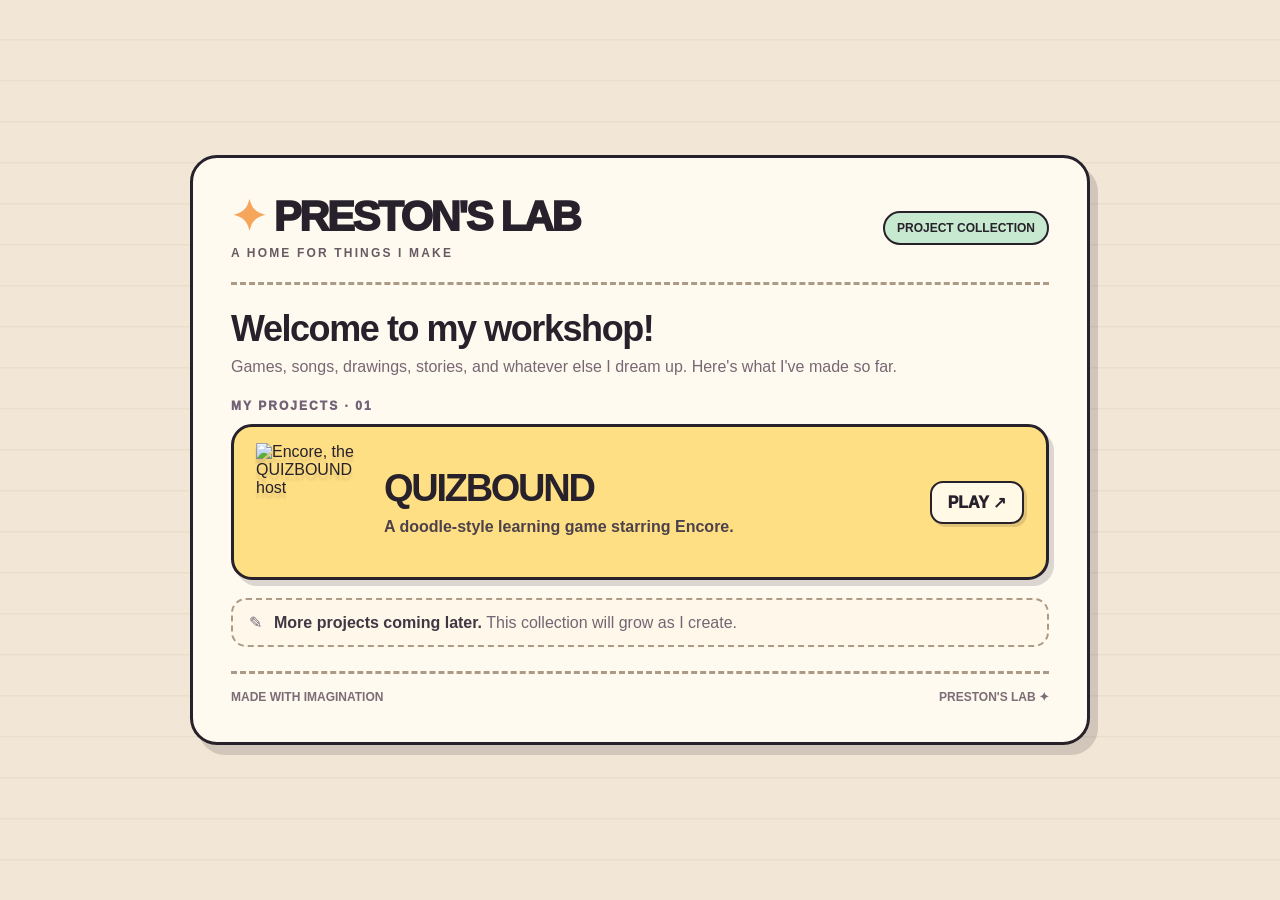
==== commit f1bcd7ba: "Add files via upload" ====
--- a/index.html
+++ b/index.html
@@ -1,80 +1,11 @@
-<!doctype html>
-<html lang="en">
-<head>
-<meta charset="UTF-8">
-<meta name="viewport" content="width=device-width,initial-scale=1">
-<title>Preston's Lab — QUIZBOUND</title>
-<meta name="description" content="QUIZBOUND is a doodle-style learning adventure starring Encore.">
-<link rel="stylesheet" href="style.css">
-</head>
-<body>
-  <main class="page">
-    <header class="topbar">
-      <div class="brand">
-        <div class="brand-title">PRESTON'S LAB</div>
-        <div class="brand-sub">QUIZBOUND SHOWCASE</div>
-      </div>
-      <a class="play-link" href="games/quizbound.html">PLAY NOW</a>
-    </header>
-
-    <section class="main-card">
-      <div class="copy-side">
-        <div class="eyebrow">WELCOME TO QUIZBOUND</div>
-        <h1 class="logo" aria-label="Quizbound">
-          <span class="c1">Q</span><span class="c2">U</span><span class="c2">I</span><span class="c3">Z</span><span class="c4">B</span><span class="c4">O</span><span class="c5">U</span><span class="c1">N</span><span class="c2">D</span>
-        </h1>
-        <div class="tagline">LEARN • FIGHT • LEVEL UP</div>
-        <p class="lead">A hand-drawn learning adventure where you study facts, answer questions, and battle your way through knowledge with Encore.</p>
-
-        <div class="steps">
-          <div class="step yellow">1. Pick a world</div>
-          <div class="step blue">2. Answer questions</div>
-          <div class="step green">3. Battle Encore</div>
-        </div>
-
-        <div class="buttons">
-          <a class="button yellow-btn" href="games/quizbound.html">▶ PLAY QUIZBOUND</a>
-          <a class="button white-btn" href="#details">SEE DETAILS</a>
-        </div>
-      </div>
-
-      <div class="art-side">
-        <div class="art-card">
-          <div class="star s1">★</div>
-          <div class="star s2">✦</div>
-          <img src="assets/encore.png" alt="Encore" class="encore">
-          <div class="speech">Hi! I'm Encore!</div>
-        </div>
-      </div>
-    </section>
-
-    <section class="details-card" id="details">
-      <div class="pill-row">
-        <span class="pill yellow-pill">PLAYABLE NOW</span>
-        <span class="pill white-pill">BROWSER GAME</span>
-      </div>
-      <h2>What makes QUIZBOUND fun?</h2>
-      <div class="features">
-        <div class="feature pink"><strong>Study Mode</strong><span>Learn facts before you quiz.</span></div>
-        <div class="feature blue"><strong>Trivia Mode</strong><span>Jump into quick questions.</span></div>
-        <div class="feature green"><strong>Battle System</strong><span>Fight Encore with knowledge.</span></div>
-        <div class="feature yellow"><strong>Progress</strong><span>Earn XP and build mastery.</span></div>
-      </div>
-      <div class="bottom-row">
-        <div class="chips">
-          <span class="chip">Doodle style</span>
-          <span class="chip">Geography learning</span>
-          <span class="chip">Original Encore</span>
-        </div>
-        <a class="button yellow-btn small-play" href="games/quizbound.html">PLAY GAME</a>
-      </div>
-    </section>
-
-    <footer class="footer">
-      <span>Made in Preston's Lab.</span>
-      <span>© <span id="year"></span></span>
-    </footer>
-  </main>
-<script src="projects.js"></script>
-</body>
-</html>+<!DOCTYPE html><html lang="en"><head><meta charset="utf-8"><meta name="viewport" content="width=device-width, initial-scale=1"><title>Preston's Lab — My Projects</title><meta name="description" content="A collection of projects, games, music and creations from Preston's Lab."><style>
+:root{--ink:#26212a;--paper:#fffaf0;--yellow:#ffdf83;--blue:#aaddf3;--muted:#776773}
+*{box-sizing:border-box}html{scroll-behavior:smooth}body{margin:0;min-height:100vh;background:repeating-linear-gradient(0deg,transparent 0 39px,#a9937b1d 40px 41px),#f2e7d6;color:var(--ink);font-family:'Trebuchet MS',Verdana,sans-serif;display:flex;align-items:center;justify-content:center;padding:24px}
+a{color:inherit;text-decoration:none}a:focus-visible{outline:4px solid #559ee0;outline-offset:4px}.page{width:min(900px,100%);border:3px solid var(--ink);border-radius:27px;background:var(--paper);box-shadow:8px 10px 0 #4b394331;padding:clamp(20px,4vw,38px);position:relative}
+.header{display:flex;justify-content:space-between;align-items:center;gap:20px;border-bottom:3px dashed #ab9b86;padding-bottom:22px}.brand{font-weight:1000;font-size:clamp(26px,4.5vw,42px);letter-spacing:-.06em;line-height:1}.star{color:#f6a65b;margin-right:10px}.subtitle{font-size:12px;font-weight:900;letter-spacing:.18em;color:#675a63;margin-top:8px}.tag{background:#c7e9cf;border:2px solid var(--ink);border-radius:999px;padding:8px 12px;font-size:12px;font-weight:900;white-space:nowrap}
+.intro{margin:23px 0 20px}.intro h1{font-size:clamp(22px,3.7vw,36px);letter-spacing:-.04em;margin:0 0 5px}.intro p{color:var(--muted);font-size:16px;margin:0;line-height:1.55}
+.label{font-size:12px;letter-spacing:.17em;font-weight:1000;margin-bottom:11px;color:#726277}.project{display:flex;align-items:center;gap:24px;border:3px solid var(--ink);border-radius:21px;background:var(--yellow);box-shadow:5px 6px 0 #2a232a2b;padding:16px 22px;transition:transform .15s,box-shadow .15s}.project:hover{transform:translateY(-3px);box-shadow:5px 9px 0 #2a232a2b}.character{width:104px;height:118px;object-fit:contain;flex:none;filter:drop-shadow(0 5px 1px #20182520)}.project-info{flex:1;min-width:0}.project-info h2{font-size:clamp(26px,4vw,38px);margin:0 0 5px;letter-spacing:-.06em}.project-info p{margin:0;color:#4d414b;line-height:1.45;font-weight:650}.open{border:2px solid var(--ink);background:#fff9e6;border-radius:13px;padding:10px 16px;font-weight:1000;white-space:nowrap;box-shadow:3px 3px 0 #33252926}
+.future{margin:18px 0 0;padding:13px 16px;border:2px dashed #ad9b86;border-radius:15px;background:#fff8ea;display:flex;gap:12px;align-items:center;color:#736573}.future strong{color:#403743}.footer{display:flex;justify-content:space-between;gap:10px;border-top:3px dashed #ab9b86;padding-top:16px;margin-top:24px;color:#7b6c75;font-size:12px;font-weight:800}
+@media(max-width:620px){body{align-items:flex-start;padding:11px}.page{padding:18px;border-radius:20px}.tag{display:none}.project{gap:12px;padding:14px}.character{width:74px;height:92px}.open{padding:9px 10px;font-size:12px}.project-info p{font-size:13px}.future{font-size:13px}}
+@media(max-width:390px){.project{flex-wrap:wrap}.open{margin-left:auto}.character{width:72px;height:85px}}
+</style></head><body><main class="page"><header class="header"><div><div class="brand"><span class="star">✦</span>PRESTON'S LAB</div><div class="subtitle">A HOME FOR THINGS I MAKE</div></div><span class="tag">PROJECT COLLECTION</span></header><section class="intro"><h1>Welcome to my workshop!</h1><p>Games, songs, drawings, stories, and whatever else I dream up. Here's what I've made so far.</p></section><section aria-label="My projects"><div class="label">MY PROJECTS · 01</div><a class="project" href="games/quizbound.html" aria-label="Play QUIZBOUND"><img class="character" src="assets/encore.png" alt="Encore, the QUIZBOUND host"><div class="project-info"><h2>QUIZBOUND</h2><p>A doodle-style learning game starring Encore.</p></div><span class="open">PLAY ↗</span></a><div class="future"><span aria-hidden="true">✎</span><span><strong>More projects coming later.</strong> This collection will grow as I create.</span></div></section><footer class="footer"><span>MADE WITH IMAGINATION</span><span>PRESTON'S LAB ✦</span></footer></main></body></html>
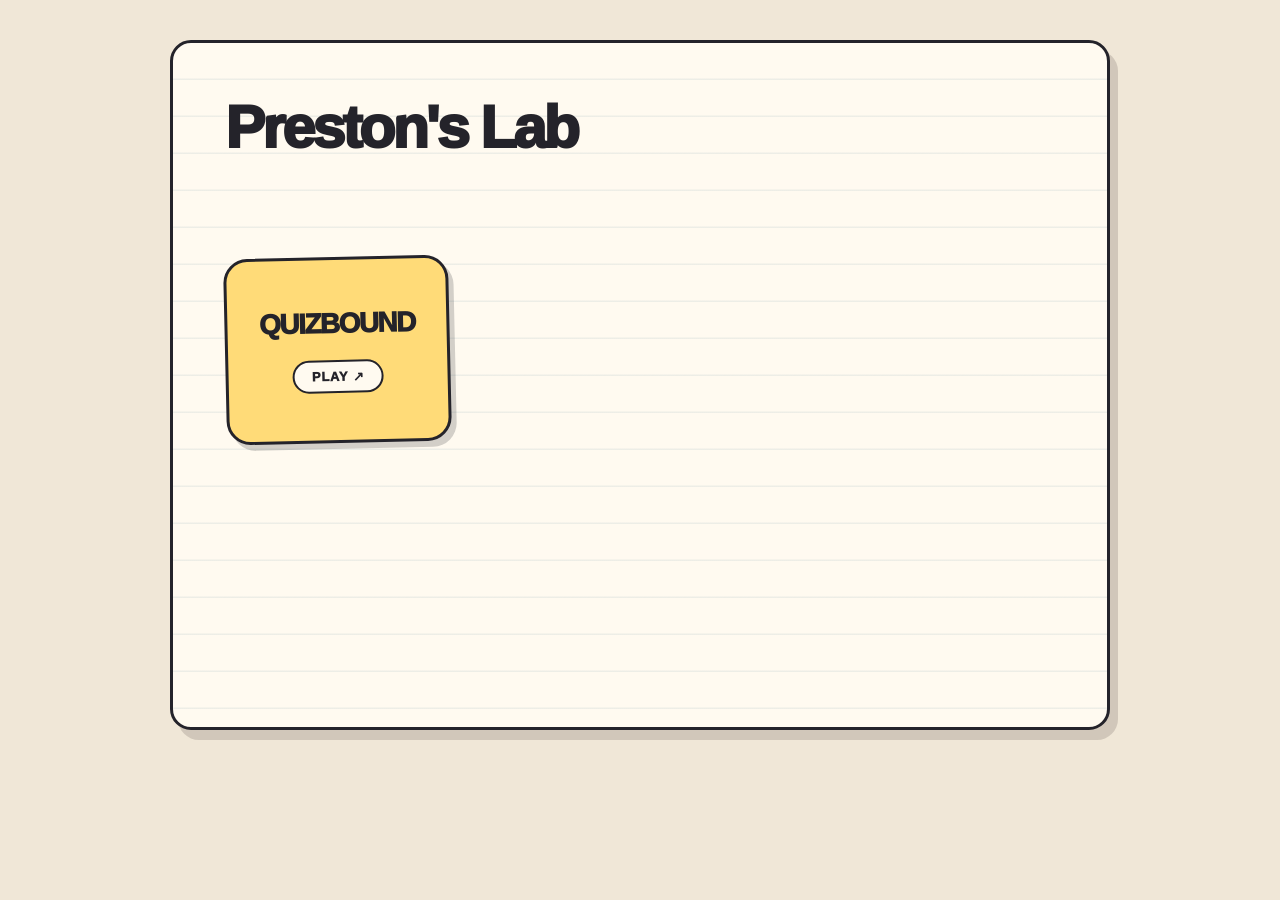
==== commit c2d5a45e: "Add files via upload" ====
--- a/index.html
+++ b/index.html
@@ -1,11 +1,30 @@
-<!DOCTYPE html><html lang="en"><head><meta charset="utf-8"><meta name="viewport" content="width=device-width, initial-scale=1"><title>Preston's Lab — My Projects</title><meta name="description" content="A collection of projects, games, music and creations from Preston's Lab."><style>
-:root{--ink:#26212a;--paper:#fffaf0;--yellow:#ffdf83;--blue:#aaddf3;--muted:#776773}
-*{box-sizing:border-box}html{scroll-behavior:smooth}body{margin:0;min-height:100vh;background:repeating-linear-gradient(0deg,transparent 0 39px,#a9937b1d 40px 41px),#f2e7d6;color:var(--ink);font-family:'Trebuchet MS',Verdana,sans-serif;display:flex;align-items:center;justify-content:center;padding:24px}
-a{color:inherit;text-decoration:none}a:focus-visible{outline:4px solid #559ee0;outline-offset:4px}.page{width:min(900px,100%);border:3px solid var(--ink);border-radius:27px;background:var(--paper);box-shadow:8px 10px 0 #4b394331;padding:clamp(20px,4vw,38px);position:relative}
-.header{display:flex;justify-content:space-between;align-items:center;gap:20px;border-bottom:3px dashed #ab9b86;padding-bottom:22px}.brand{font-weight:1000;font-size:clamp(26px,4.5vw,42px);letter-spacing:-.06em;line-height:1}.star{color:#f6a65b;margin-right:10px}.subtitle{font-size:12px;font-weight:900;letter-spacing:.18em;color:#675a63;margin-top:8px}.tag{background:#c7e9cf;border:2px solid var(--ink);border-radius:999px;padding:8px 12px;font-size:12px;font-weight:900;white-space:nowrap}
-.intro{margin:23px 0 20px}.intro h1{font-size:clamp(22px,3.7vw,36px);letter-spacing:-.04em;margin:0 0 5px}.intro p{color:var(--muted);font-size:16px;margin:0;line-height:1.55}
-.label{font-size:12px;letter-spacing:.17em;font-weight:1000;margin-bottom:11px;color:#726277}.project{display:flex;align-items:center;gap:24px;border:3px solid var(--ink);border-radius:21px;background:var(--yellow);box-shadow:5px 6px 0 #2a232a2b;padding:16px 22px;transition:transform .15s,box-shadow .15s}.project:hover{transform:translateY(-3px);box-shadow:5px 9px 0 #2a232a2b}.character{width:104px;height:118px;object-fit:contain;flex:none;filter:drop-shadow(0 5px 1px #20182520)}.project-info{flex:1;min-width:0}.project-info h2{font-size:clamp(26px,4vw,38px);margin:0 0 5px;letter-spacing:-.06em}.project-info p{margin:0;color:#4d414b;line-height:1.45;font-weight:650}.open{border:2px solid var(--ink);background:#fff9e6;border-radius:13px;padding:10px 16px;font-weight:1000;white-space:nowrap;box-shadow:3px 3px 0 #33252926}
-.future{margin:18px 0 0;padding:13px 16px;border:2px dashed #ad9b86;border-radius:15px;background:#fff8ea;display:flex;gap:12px;align-items:center;color:#736573}.future strong{color:#403743}.footer{display:flex;justify-content:space-between;gap:10px;border-top:3px dashed #ab9b86;padding-top:16px;margin-top:24px;color:#7b6c75;font-size:12px;font-weight:800}
-@media(max-width:620px){body{align-items:flex-start;padding:11px}.page{padding:18px;border-radius:20px}.tag{display:none}.project{gap:12px;padding:14px}.character{width:74px;height:92px}.open{padding:9px 10px;font-size:12px}.project-info p{font-size:13px}.future{font-size:13px}}
-@media(max-width:390px){.project{flex-wrap:wrap}.open{margin-left:auto}.character{width:72px;height:85px}}
-</style></head><body><main class="page"><header class="header"><div><div class="brand"><span class="star">✦</span>PRESTON'S LAB</div><div class="subtitle">A HOME FOR THINGS I MAKE</div></div><span class="tag">PROJECT COLLECTION</span></header><section class="intro"><h1>Welcome to my workshop!</h1><p>Games, songs, drawings, stories, and whatever else I dream up. Here's what I've made so far.</p></section><section aria-label="My projects"><div class="label">MY PROJECTS · 01</div><a class="project" href="games/quizbound.html" aria-label="Play QUIZBOUND"><img class="character" src="assets/encore.png" alt="Encore, the QUIZBOUND host"><div class="project-info"><h2>QUIZBOUND</h2><p>A doodle-style learning game starring Encore.</p></div><span class="open">PLAY ↗</span></a><div class="future"><span aria-hidden="true">✎</span><span><strong>More projects coming later.</strong> This collection will grow as I create.</span></div></section><footer class="footer"><span>MADE WITH IMAGINATION</span><span>PRESTON'S LAB ✦</span></footer></main></body></html>+<!DOCTYPE html>
+<html lang="en">
+<head>
+<meta charset="UTF-8"><meta name="viewport" content="width=device-width, initial-scale=1">
+<title>Preston's Lab</title>
+<style>
+:root{--ink:#24232a;--paper:#fffaf0;--cream:#f0e7d7;--yellow:#ffdb78;--blue:#a9dff5}
+*{box-sizing:border-box}
+html,body{min-height:100%;margin:0}
+body{background:var(--cream);font-family:"Trebuchet MS",Verdana,sans-serif;color:var(--ink);padding:clamp(18px,4vw,40px)}
+.page{margin:auto;max-width:940px;min-height:min(690px,calc(100dvh - 80px));background:repeating-linear-gradient(to bottom,transparent 0 35px,rgba(136,166,176,.15) 36px 37px),var(--paper);border:3px solid var(--ink);border-radius:21px;box-shadow:8px 10px 0 rgba(46,36,31,.16);padding:clamp(24px,4.5vw,52px);position:relative;overflow:hidden}
+h1{font-size:clamp(36px,6vw,60px);letter-spacing:-.055em;line-height:1.1;margin:0;font-weight:1000;display:inline-block;position:relative}
+h1::after{content:"";display:block;height:9px;background:var(--yellow);border-radius:100%;transform:rotate(-1.5deg);margin-top:-3px;position:relative;z-index:-1}
+.projects{margin-top:clamp(52px,10vh,110px);display:flex;align-items:flex-start;gap:18px;flex-wrap:wrap}
+.project{width:clamp(190px,26vw,225px);min-height:186px;display:flex;justify-content:center;align-items:center;flex-direction:column;gap:20px;text-align:center;padding:25px 16px;background:var(--yellow);border:3px solid var(--ink);border-radius:24px;box-shadow:5px 6px 0 rgba(36,35,42,.2);color:var(--ink);text-decoration:none;transform:rotate(-1.3deg);transition:transform .16s ease,box-shadow .16s ease}
+.project:hover,.project:focus-visible{transform:rotate(0deg) translateY(-5px);box-shadow:7px 10px 0 rgba(36,35,42,.22)}
+.project:focus-visible{outline:3px solid #547c9a;outline-offset:5px}
+.project-name{font-weight:1000;font-size:28px;letter-spacing:-.055em}
+.play{border:2px solid var(--ink);background:var(--paper);padding:7px 17px;border-radius:999px;font-size:13px;font-weight:1000;letter-spacing:.06em}
+@media(max-width:560px){.page{min-height:calc(100dvh - 36px);padding:28px 22px}.projects{margin-top:70px}.project{width:190px;min-height:170px}}
+@media(prefers-reduced-motion:reduce){.project{transition:none}}
+</style>
+</head>
+<body>
+<main class="page">
+<h1>Preston's Lab</h1>
+<div class="projects"><a class="project" href="games/quizbound.html" aria-label="Play QUIZBOUND"><span class="project-name">QUIZBOUND</span><span class="play">PLAY ↗</span></a></div>
+</main>
+</body>
+</html>
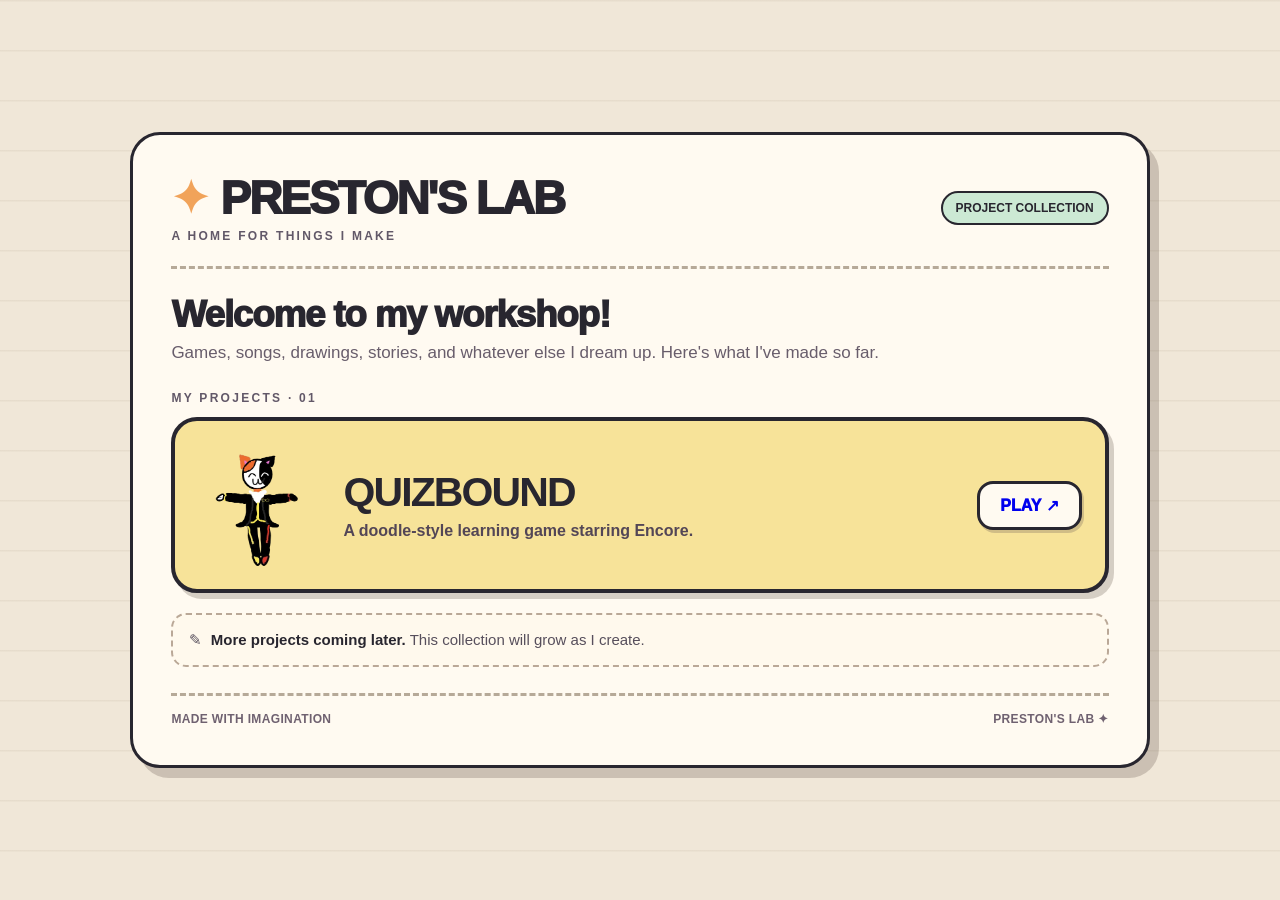
==== commit 4c2be3e9: "Add files via upload" ====
--- a/index.html
+++ b/index.html
@@ -1,30 +1,5 @@
-<!DOCTYPE html>
-<html lang="en">
-<head>
-<meta charset="UTF-8"><meta name="viewport" content="width=device-width, initial-scale=1">
-<title>Preston's Lab</title>
-<style>
-:root{--ink:#24232a;--paper:#fffaf0;--cream:#f0e7d7;--yellow:#ffdb78;--blue:#a9dff5}
-*{box-sizing:border-box}
-html,body{min-height:100%;margin:0}
-body{background:var(--cream);font-family:"Trebuchet MS",Verdana,sans-serif;color:var(--ink);padding:clamp(18px,4vw,40px)}
-.page{margin:auto;max-width:940px;min-height:min(690px,calc(100dvh - 80px));background:repeating-linear-gradient(to bottom,transparent 0 35px,rgba(136,166,176,.15) 36px 37px),var(--paper);border:3px solid var(--ink);border-radius:21px;box-shadow:8px 10px 0 rgba(46,36,31,.16);padding:clamp(24px,4.5vw,52px);position:relative;overflow:hidden}
-h1{font-size:clamp(36px,6vw,60px);letter-spacing:-.055em;line-height:1.1;margin:0;font-weight:1000;display:inline-block;position:relative}
-h1::after{content:"";display:block;height:9px;background:var(--yellow);border-radius:100%;transform:rotate(-1.5deg);margin-top:-3px;position:relative;z-index:-1}
-.projects{margin-top:clamp(52px,10vh,110px);display:flex;align-items:flex-start;gap:18px;flex-wrap:wrap}
-.project{width:clamp(190px,26vw,225px);min-height:186px;display:flex;justify-content:center;align-items:center;flex-direction:column;gap:20px;text-align:center;padding:25px 16px;background:var(--yellow);border:3px solid var(--ink);border-radius:24px;box-shadow:5px 6px 0 rgba(36,35,42,.2);color:var(--ink);text-decoration:none;transform:rotate(-1.3deg);transition:transform .16s ease,box-shadow .16s ease}
-.project:hover,.project:focus-visible{transform:rotate(0deg) translateY(-5px);box-shadow:7px 10px 0 rgba(36,35,42,.22)}
-.project:focus-visible{outline:3px solid #547c9a;outline-offset:5px}
-.project-name{font-weight:1000;font-size:28px;letter-spacing:-.055em}
-.play{border:2px solid var(--ink);background:var(--paper);padding:7px 17px;border-radius:999px;font-size:13px;font-weight:1000;letter-spacing:.06em}
-@media(max-width:560px){.page{min-height:calc(100dvh - 36px);padding:28px 22px}.projects{margin-top:70px}.project{width:190px;min-height:170px}}
-@media(prefers-reduced-motion:reduce){.project{transition:none}}
-</style>
-</head>
-<body>
-<main class="page">
-<h1>Preston's Lab</h1>
-<div class="projects"><a class="project" href="games/quizbound.html" aria-label="Play QUIZBOUND"><span class="project-name">QUIZBOUND</span><span class="play">PLAY ↗</span></a></div>
-</main>
-</body>
-</html>+<!doctype html><html lang="en"><head><meta charset="utf-8"><meta name="viewport" content="width=device-width,initial-scale=1"><title>Preston's Lab</title><style>
+:root{--ink:#28262f;--paper:#fffaf1;--sand:#f0e7d8;--yellow:#f7e399;--mint:#cce9d4;--blue:#cbe8fa;--shadow:#6f62584a}*{box-sizing:border-box}html,body{margin:0;min-height:100%}body{font-family:'Trebuchet MS',Verdana,Arial,sans-serif;color:var(--ink);background:repeating-linear-gradient(0deg,transparent 0 48px,rgba(150,128,104,.10) 49px 50px),var(--sand);display:grid;place-items:center;min-height:100dvh;padding:25px}
+main{width:min(1020px,100%);background:var(--paper);border:3px solid var(--ink);border-radius:30px;box-shadow:9px 10px 0 var(--shadow);padding:clamp(24px,3vw,40px)}header{display:flex;align-items:center;justify-content:space-between;gap:12px}h1{font-size:clamp(32px,4vw,46px);font-weight:1000;letter-spacing:-.045em;margin:0;line-height:1.05}.spark{color:#f1a35a;display:inline-block;margin-right:12px}.subtitle,.section-label{font-size:12px;font-weight:900;letter-spacing:.19em;color:#625868;margin-top:7px}.label{border:2px solid var(--ink);border-radius:99px;background:var(--mint);padding:8px 13px;font:900 12px 'Trebuchet MS',Arial,sans-serif;white-space:nowrap}hr{border:0;border-top:3px dashed #b6a998;margin:23px 0 26px}.welcome{font-size:clamp(25px,3vw,37px);font-weight:950;line-height:1.1;letter-spacing:-.035em;margin:0 0 8px}.intro{font-size:17px;color:#685d6b;margin:0 0 28px}.section-label{margin:0 0 12px}.project{background:var(--yellow);border:4px solid var(--ink);border-radius:26px;box-shadow:5px 6px 0 var(--shadow);display:grid;grid-template-columns:130px 1fr auto;align-items:center;gap:21px;padding:17px 23px 17px 17px;min-height:176px}.art{height:132px;display:grid;place-items:center;overflow:visible}.art img{max-height:132px;max-width:120px;width:auto;height:auto;object-fit:contain}.project h2{font-size:clamp(28px,3.2vw,42px);letter-spacing:-.045em;line-height:1.05;margin:0 0 8px}.project p{margin:0;color:#534656;font-size:16px;font-weight:700}.play{display:inline-flex;align-items:center;justify-content:center;text-decoration:none;background:var(--paper);border:3px solid var(--ink);border-radius:16px;box-shadow:2px 3px 0 var(--shadow);font-weight:1000;font-size:16px;padding:12px 20px;white-space:nowrap}.play:hover{background:var(--blue);transform:translateY(-2px)}.play:focus-visible{outline:3px solid #567faa;outline-offset:3px}.coming{border:2px dashed #baa897;border-radius:15px;background:#fff9ed;padding:16px;margin-top:20px;font-size:15px;color:#574f5c}.coming strong{color:var(--ink)}footer{border-top:3px dashed #b6a998;margin-top:26px;padding-top:16px;display:flex;justify-content:space-between;gap:8px;color:#6f6170;font-size:12px;font-weight:850;letter-spacing:.03em}
+@media(max-width:680px){body{padding:12px;display:block}main{padding:22px 16px;border-radius:22px}header{align-items:start}.label{font-size:10px;padding:8px}.intro{font-size:15px}.project{grid-template-columns:82px minmax(0,1fr);gap:12px;padding:15px;min-height:150px}.art{height:100px}.art img{max-width:80px;max-height:100px}.project h2{font-size:26px}.project p{font-size:13px}.play{grid-column:1/-1;padding:10px}.coming{font-size:13px}}@media(max-width:360px){.label{display:none}}
+</style></head><body><main><header><div><h1><span class="spark">✦</span>PRESTON'S LAB</h1><div class="subtitle">A HOME FOR THINGS I MAKE</div></div><span class="label">PROJECT COLLECTION</span></header><hr><h2 class="welcome">Welcome to my workshop!</h2><p class="intro">Games, songs, drawings, stories, and whatever else I dream up. Here's what I've made so far.</p><div class="section-label">MY PROJECTS · 01</div><article class="project"><div class="art"><img alt="Encore, the QUIZBOUND host" src="[data-uri]"></div><div><h2>QUIZBOUND</h2><p>A doodle-style learning game starring Encore.</p></div><a class="play" href="games/quizbound.html" aria-label="Play QUIZBOUND">PLAY ↗</a></article><div class="coming">✎ &nbsp;<strong>More projects coming later.</strong> This collection will grow as I create.</div><footer><span>MADE WITH IMAGINATION</span><span>PRESTON'S LAB ✦</span></footer></main></body></html>
